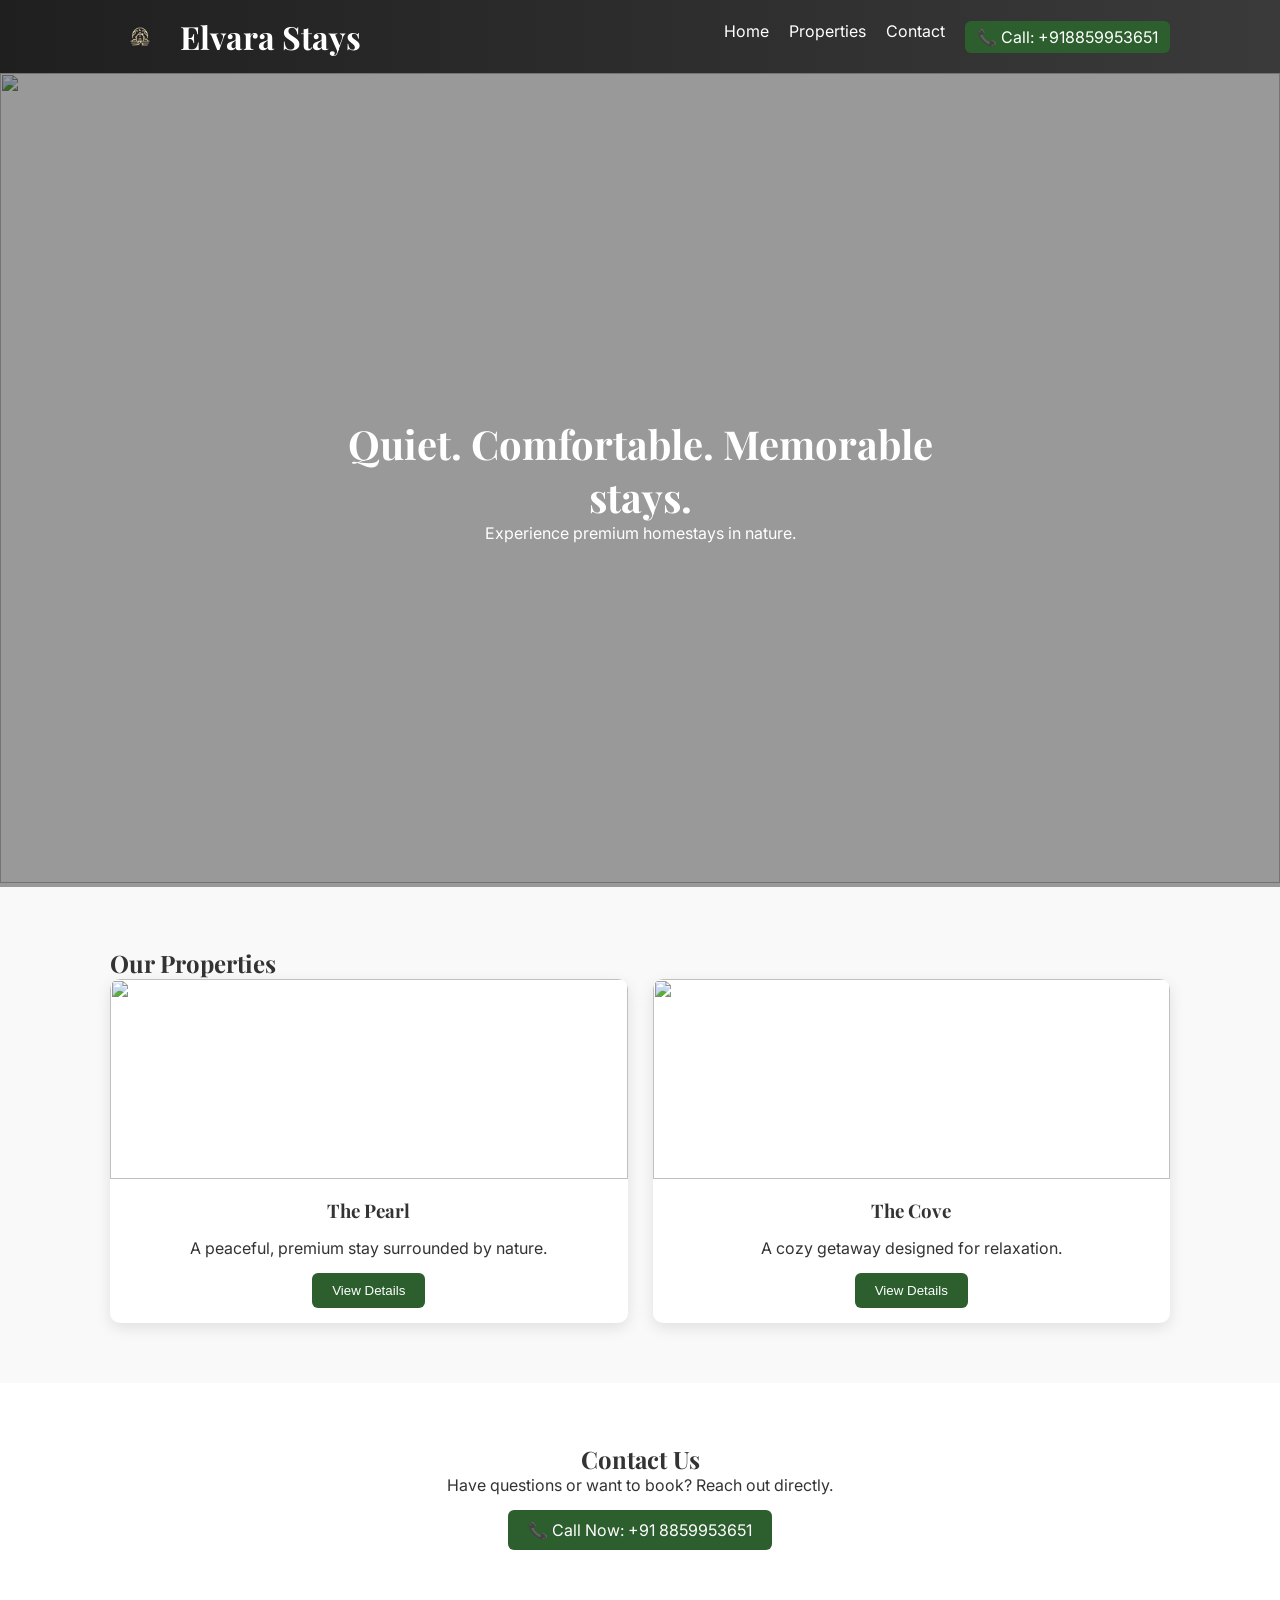
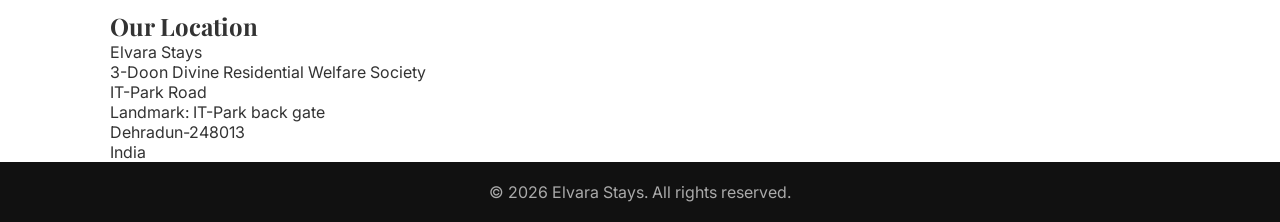
==== index.html @ 56c9fc07 "Update index.html" ====
<!DOCTYPE html>
<html lang="en">
<head>
  <meta charset="UTF-8">
  <meta name="viewport" content="width=device-width, initial-scale=1.0">
  <title>Elvara Stays | Homestay</title>

  <link href="https://fonts.googleapis.com/css2?family=Playfair+Display:wght@500;700&family=Inter:wght@300;400;600&display=swap" rel="stylesheet">
  <link rel="stylesheet" href="style.css">
</head>

<body>

<!-- HEADER -->
<header class="header">
  <div class="container header-container">
    <div class="header-left">
      <img src="logo.png" class="logo" alt="Elvara Stays logo">
      <h1 class="logo-text">Elvara Stays</h1>
    </div>

    <nav class="header-nav">
      <a href="#home">Home</a>
      <a href="#properties">Properties</a>
      <a href="#contact">Contact</a>
      <a href="tel:+918859953651" class="call-btn">📞 Call: +918859953651</a>
    </nav>
  </div>
</header>

<!-- HERO -->
<section id="home" class="hero">
  <img src="https://a0.muscache.com/im/pictures/hosting/Hosting-1535503430412140433/original/01a928a3-e656-45ab-b618-2db945c0ca6a.jpeg?im_w=1200" class="hero-img">

  <div class="hero-text">
    <h2>Quiet. Comfortable. Memorable stays.</h2>
    <p>Experience premium homestays in nature.</p>
  </div>
</section>

<!-- PROPERTIES -->
<section id="properties" class="properties">
  <div class="container">
    <h2>Our Properties</h2>

    <div class="properties-grid">

      <div class="property-card" data-id="pearl">
        <img src="https://a0.muscache.com/im/pictures/hosting/Hosting-1535503430412140433/original/ea883d0b-60bd-433a-9faf-4dbf57f3d005.jpeg?im_w=720">
        <h3>The Pearl</h3>
        <p>A peaceful, premium stay surrounded by nature.</p>
        <button class="book-btn">View Details</button>
      </div>

      <div class="property-card" data-id="cove">
        <img src="https://a0.muscache.com/im/pictures/hosting/Hosting-1403594766964800043/original/43abbade-cfe5-452c-8cc7-24d7ec4819ce.jpeg?im_w=1200">
        <h3>The Cove</h3>
        <p>A cozy getaway designed for relaxation.</p>
        <button class="book-btn">View Details</button>
      </div>

    </div>
  </div>
</section>

<!-- CONTACT -->
<section id="contact" class="contact">
  <div class="container">
    <h2>Contact Us</h2>
    <p>Have questions or want to book? Reach out directly.</p>
    <a href="tel:+918859953651" class="contact-btn">📞 Call Now: +91 8859953651</a>
  </div>
</section>

  <!-- ADDRESS -->
<section id="address" class="address">
  <div class="container">
    <h2>Our Location</h2>
    <p>
      Elvara Stays<br>
      3-Doon Divine Residential Welfare Society<br>
      IT-Park Road<br>
      Landmark: IT-Park back gate<br>
      Dehradun-248013<br>
      India
    </p>
  </div>
</section>

<!-- FOOTER -->
<footer class="footer">
  <p>© 2026 Elvara Stays. All rights reserved.</p>
</footer>

</body>
</html>

</html>
---- style.css ----
/* RESET */
* {
  margin: 0;
  padding: 0;
  box-sizing: border-box;
}

/* ROOT */
:root {
  --primary: #2c5f2d;
  --dark: #1f1f1f;
  --light: #f9f9f9;
  --white: #fff;
}

/* GLOBAL */
body {
  font-family: 'Inter', sans-serif;
  color: #333;
}

h1, h2, h3 {
  font-family: 'Playfair Display', serif;
}

.container {
  max-width: 1100px;
  margin: auto;
  padding: 0 20px;
}

/* HEADER */
.header {
  background: linear-gradient(to right, #1f1f1f, #3a3a3a);
  padding: 15px 0;
}

.header-container {
  display: flex;
  justify-content: space-between;
  align-items: center;
}

.header-left {
  display: flex;
  align-items: center;
  gap: 10px;
}

.logo {
  width: 60px;
}

.logo-text {
  color: var(--white);
}

.header-nav {
  display: flex;
  gap: 20px;
}

.header-nav a {
  color: var(--white);
  text-decoration: none;
}

.call-btn {
  background: var(--primary);
  padding: 6px 12px;
  border-radius: 6px;
}

/* HERO */
.hero {
  position: relative;
}

.hero-img {
  width: 100%;
  height: 90vh;
  object-fit: cover;
}

.hero::before {
  content: "";
  position: absolute;
  inset: 0;
  background: rgba(0,0,0,0.4);
}

.hero-text {
  position: absolute;
  z-index: 2;
  color: white;
  top: 50%;
  left: 50%;
  transform: translate(-50%, -50%);
  text-align: center;
}

.hero-text h2 {
  font-size: 2.5rem;
}

/* PROPERTIES */
.properties {
  padding: 60px 0;
  background: var(--light);
}

.properties-grid {
  display: grid;
  grid-template-columns: repeat(auto-fit, minmax(280px, 1fr));
  gap: 25px;
}

.property-card {
  background: white;
  border-radius: 10px;
  overflow: hidden;
  text-align: center;
  box-shadow: 0 5px 15px rgba(0,0,0,0.1);
}

.property-card img {
  height: 200px;
  width: 100%;
  object-fit: cover;
}

.property-card h3 {
  margin: 15px 0;
}

.property-card p {
  padding: 0 15px;
}

.book-btn {
  margin: 15px;
  padding: 10px 20px;
  border: none;
  background: var(--primary);
  color: white;
  border-radius: 6px;
  cursor: pointer;
}

/* CONTACT */
.contact {
  text-align: center;
  padding: 60px 20px;
}

.contact-btn {
  display: inline-block;
  margin-top: 15px;
  padding: 10px 20px;
  background: var(--primary);
  color: white;
  border-radius: 6px;
  text-decoration: none;
}

/* FOOTER */
.footer {
  background: #111;
  color: #aaa;
  text-align: center;
  padding: 20px;
}

/* MOBILE */
@media (max-width: 768px) {
  .header-container {
    flex-direction: column;
    gap: 10px;
  }

  .header-nav {
    flex-wrap: wrap;
    justify-content: center;
  }

  .hero-text h2 {
    font-size: 1.8rem;
  }
}
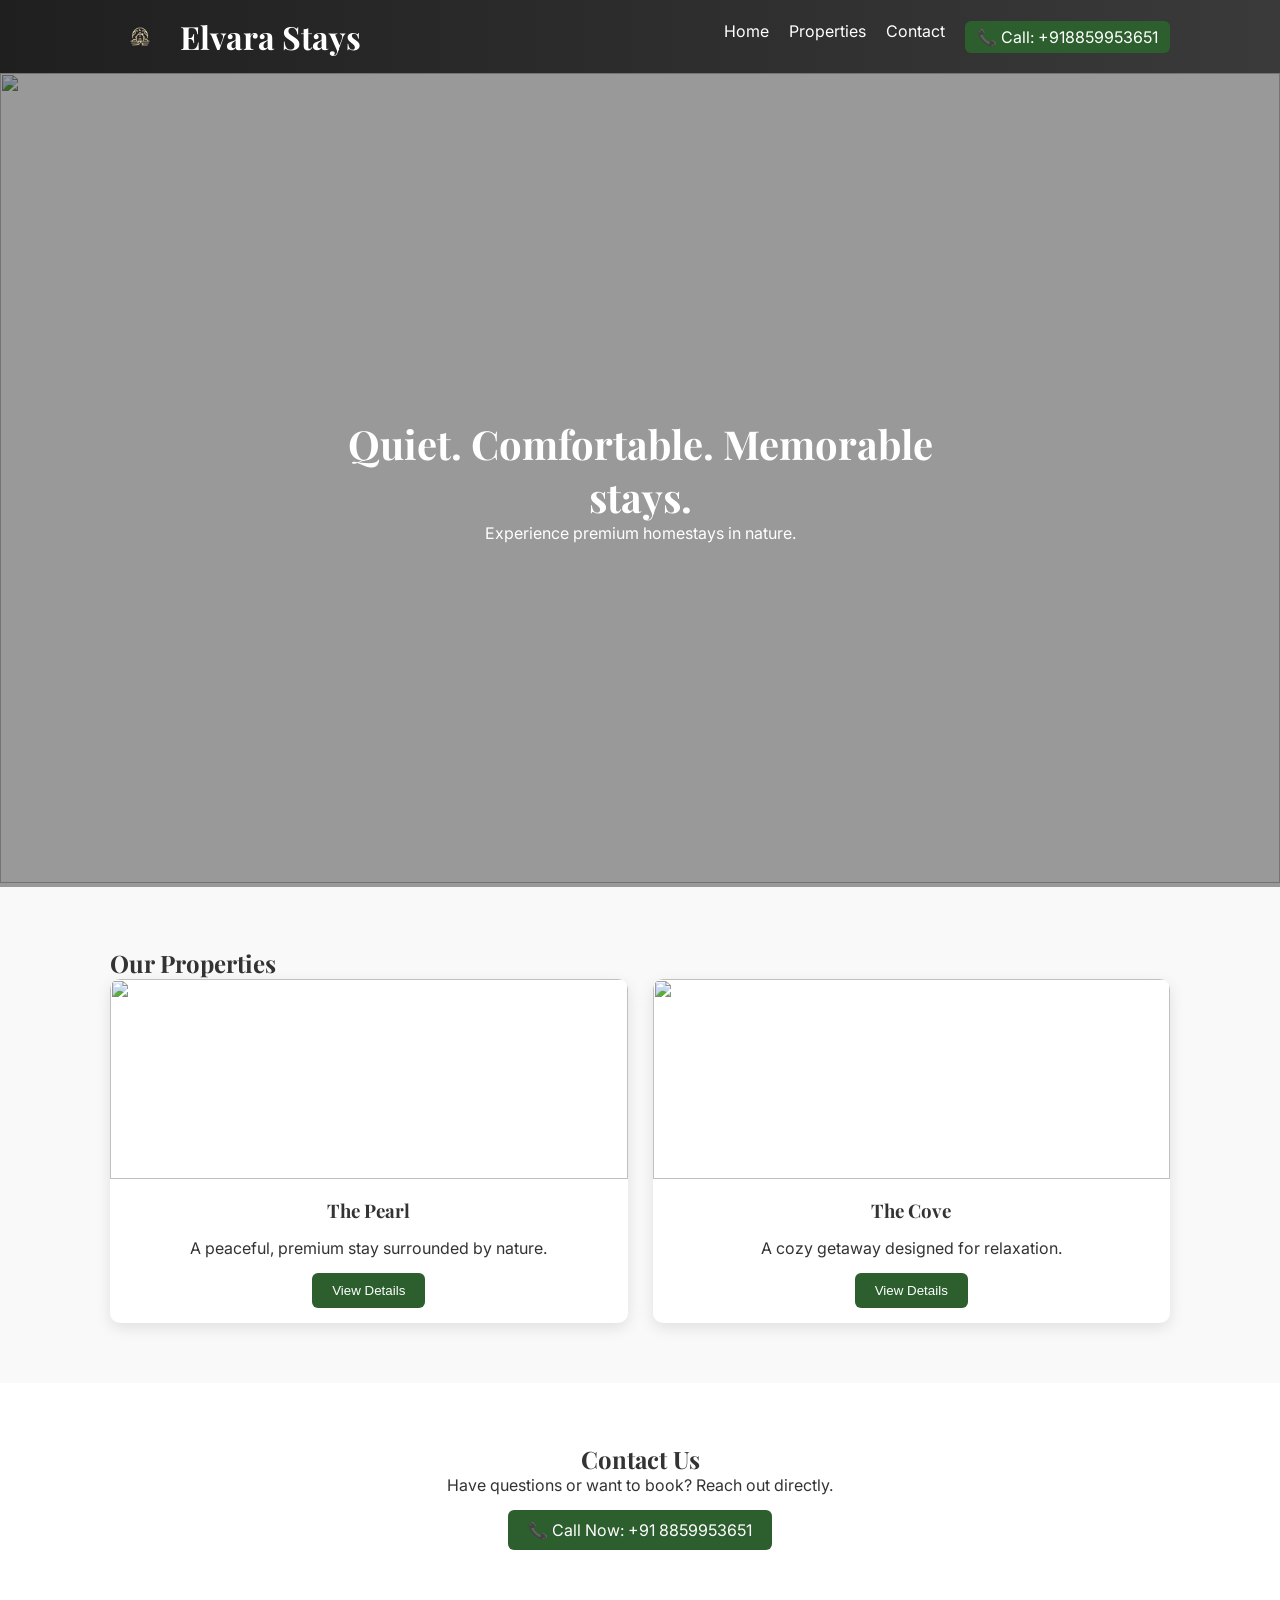
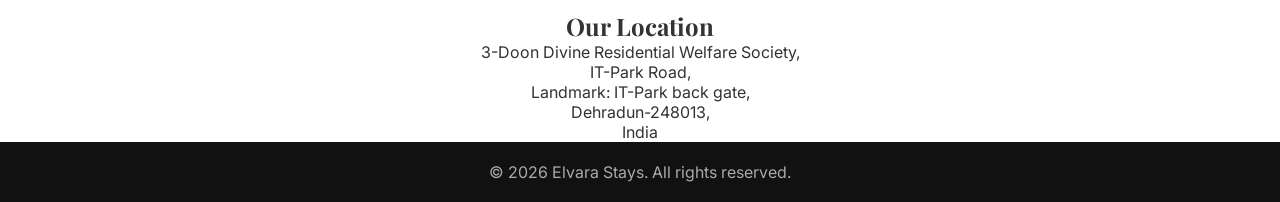
==== commit 6d9ad239: "Update index.html" ====
--- a/index.html
+++ b/index.html
@@ -77,11 +77,10 @@
   <div class="container">
     <h2>Our Location</h2>
     <p>
-      Elvara Stays<br>
-      3-Doon Divine Residential Welfare Society<br>
-      IT-Park Road<br>
-      Landmark: IT-Park back gate<br>
-      Dehradun-248013<br>
+      3-Doon Divine Residential Welfare Society,<br>
+      IT-Park Road,<br>
+      Landmark: IT-Park back gate,<br>
+      Dehradun-248013,<br>
       India
     </p>
   </div>
--- a/style.css
+++ b/style.css
@@ -163,6 +163,10 @@
   text-decoration: none;
 }
 
+.address {
+  text-align: center;
+}
+
 /* FOOTER */
 .footer {
   background: #111;
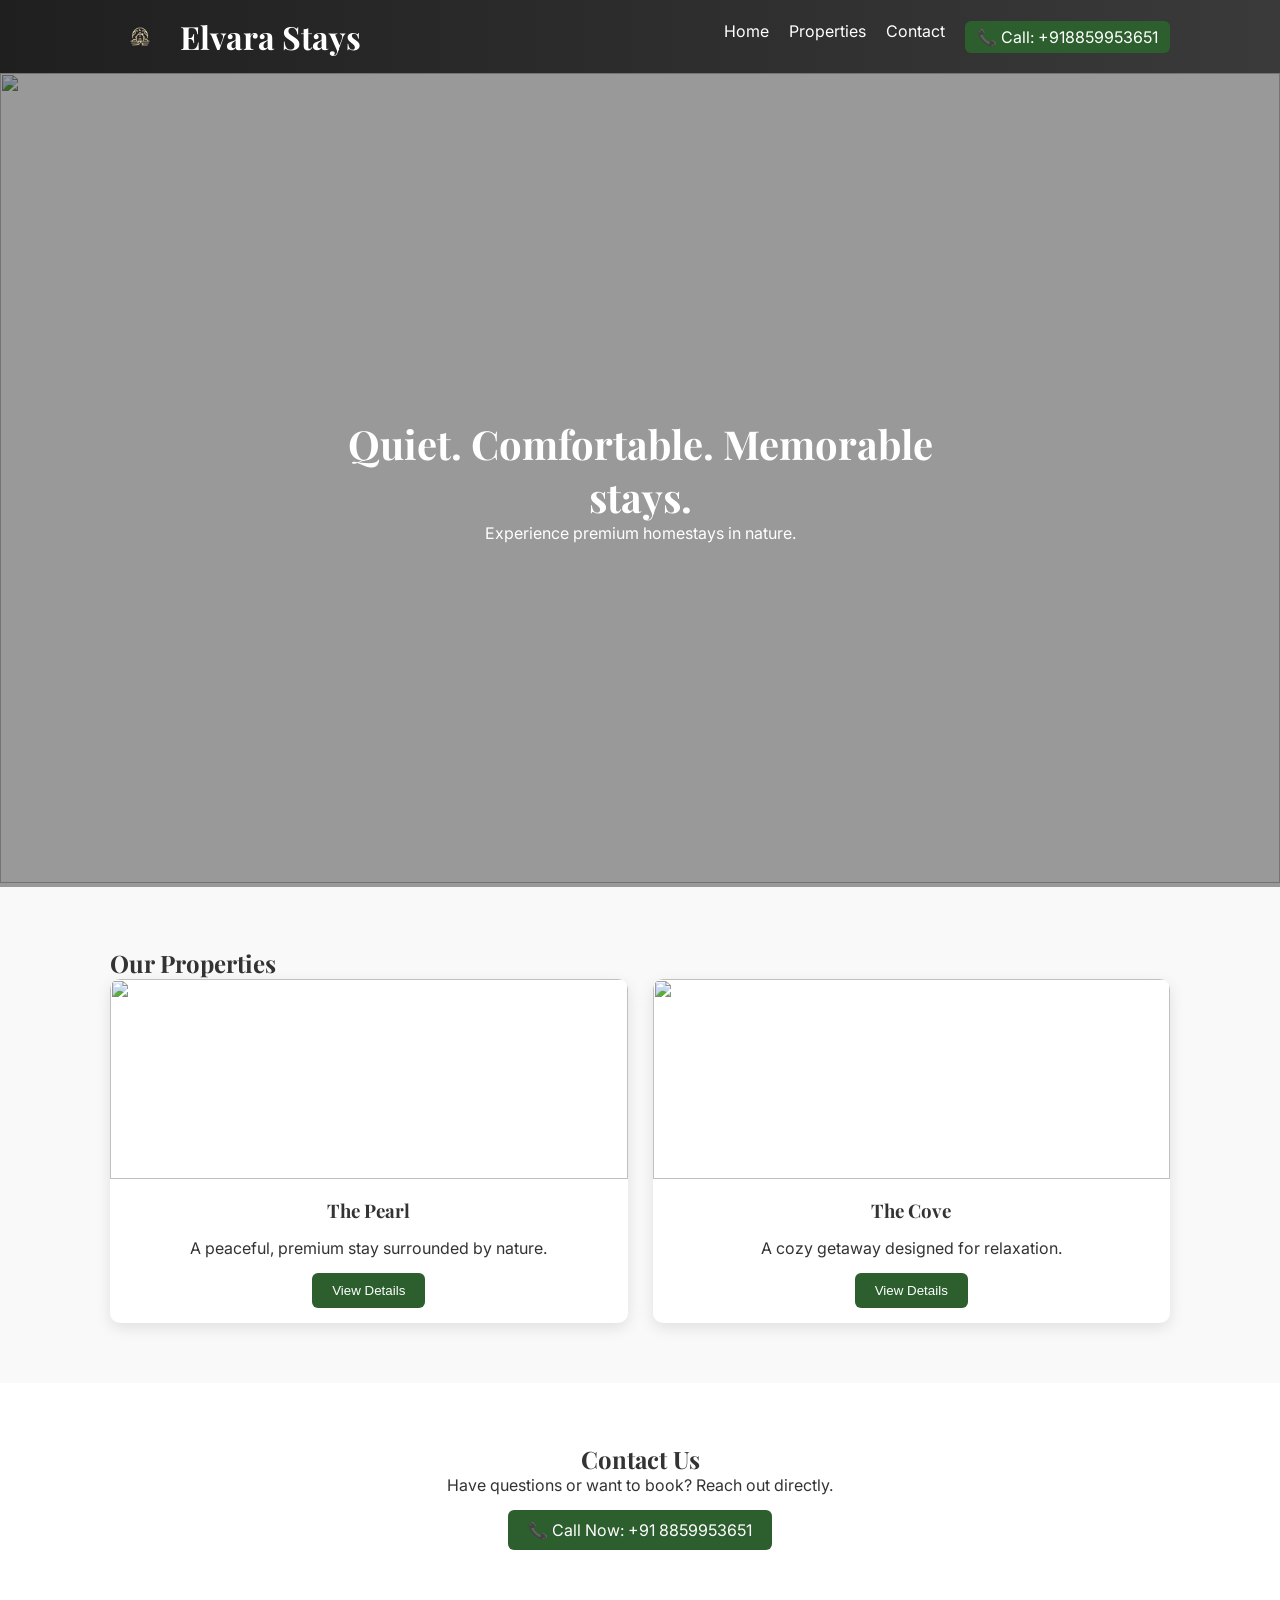
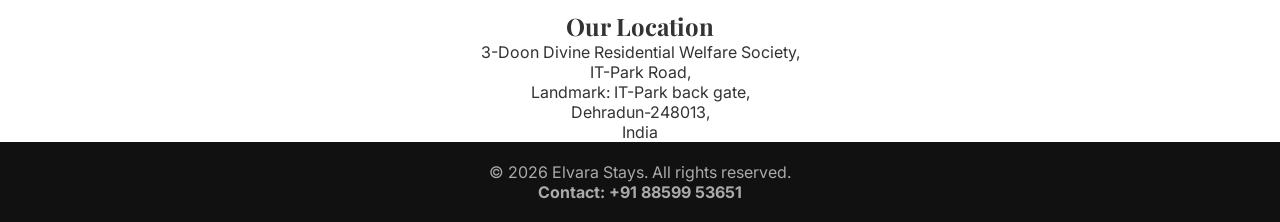
==== commit 95876e04: "Update index.html" ====
--- a/index.html
+++ b/index.html
@@ -7,6 +7,17 @@
 
   <link href="https://fonts.googleapis.com/css2?family=Playfair+Display:wght@500;700&family=Inter:wght@300;400;600&display=swap" rel="stylesheet">
   <link rel="stylesheet" href="style.css">
+
+  <!-- ADDED: Schema Markup for Google Bot Verification -->
+  <script type="application/ld+json">
+  {
+    "@context": "https://schema.org",
+    "@type": "BedAndBreakfast",
+    "name": "Elvara Stays",
+    "telephone": "+91-88599-53651",
+    "url": "https://elvarastays.com"
+  }
+  </script>
 </head>
 
 <body>
@@ -89,9 +100,9 @@
 <!-- FOOTER -->
 <footer class="footer">
   <p>© 2026 Elvara Stays. All rights reserved.</p>
+  <!-- ADDED: Plain text phone number for manual verification -->
+  <p><strong>Contact: +91 88599 53651</strong></p>
 </footer>
 
 </body>
 </html>
-
-</html>
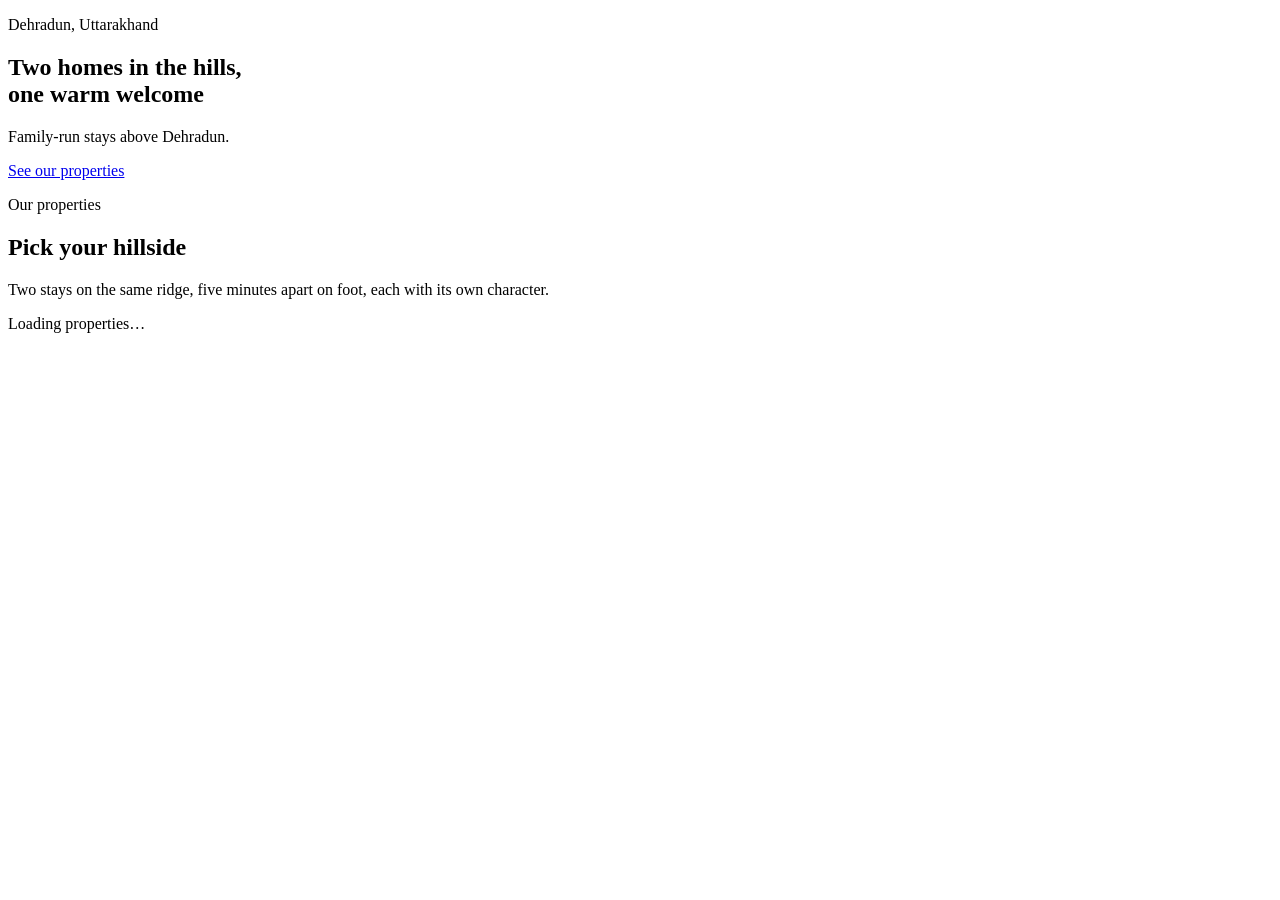
==== commit 97272d3c: "Update index.html" ====
--- a/index.html
+++ b/index.html
@@ -3,106 +3,73 @@
 <head>
   <meta charset="UTF-8">
   <meta name="viewport" content="width=device-width, initial-scale=1.0">
-  <title>Elvara Stays | Homestay</title>
-
-  <link href="https://fonts.googleapis.com/css2?family=Playfair+Display:wght@500;700&family=Inter:wght@300;400;600&display=swap" rel="stylesheet">
-  <link rel="stylesheet" href="style.css">
-
-  <!-- ADDED: Schema Markup for Google Bot Verification -->
-  <script type="application/ld+json">
-  {
-    "@context": "https://schema.org",
-    "@type": "BedAndBreakfast",
-    "name": "Elvara Stays",
-    "telephone": "+91-88599-53651",
-    "url": "https://elvarastays.com"
-  }
-  </script>
+  <title>Birchwood Homestays — Two homes in the hills above Dehradun</title>
+  <link rel="preconnect" href="https://fonts.googleapis.com">
+  <link href="https://fonts.googleapis.com/css2?family=Fraunces:opsz,wght@9..144,400;9..144,600&family=Work+Sans:wght@400;500;600&family=IBM+Plex+Mono:wght@400;500&display=swap" rel="stylesheet">
+  <link rel="stylesheet" href="css/style.css">
 </head>
-
 <body>
 
-<!-- HEADER -->
-<header class="header">
-  <div class="container header-container">
-    <div class="header-left">
-      <img src="logo.png" class="logo" alt="Elvara Stays logo">
-      <h1 class="logo-text">Elvara Stays</h1>
-    </div>
+  <header class="site-header" id="site-header"></header>
 
-    <nav class="header-nav">
-      <a href="#home">Home</a>
-      <a href="#properties">Properties</a>
-      <a href="#contact">Contact</a>
-      <a href="tel:+918859953651" class="call-btn">📞 Call: +918859953651</a>
-    </nav>
-  </div>
-</header>
+  <main>
+    <section class="hero">
+      <div class="hero-contours" id="hero-contours"></div>
+      <div class="wrap">
+        <p class="hero-eyebrow">Dehradun, Uttarakhand</p>
+        <h1 id="hero-title">Two homes in the hills,<br>one warm welcome</h1>
+        <p class="lede" id="hero-note">Family-run stays above Dehradun.</p>
+        <a href="#properties" class="btn btn-primary">See our properties</a>
+      </div>
+    </section>
 
-<!-- HERO -->
-<section id="home" class="hero">
-  <img src="https://a0.muscache.com/im/pictures/hosting/Hosting-1535503430412140433/original/01a928a3-e656-45ab-b618-2db945c0ca6a.jpeg?im_w=1200" class="hero-img">
+    <section id="properties">
+      <div class="wrap">
+        <p class="section-eyebrow">Our properties</p>
+        <h2>Pick your hillside</h2>
+        <p>Two stays on the same ridge, five minutes apart on foot, each with its own character.</p>
 
-  <div class="hero-text">
-    <h2>Quiet. Comfortable. Memorable stays.</h2>
-    <p>Experience premium homestays in nature.</p>
-  </div>
-</section>
+        <div class="property-grid" id="property-grid">
+          <p class="loading-note">Loading properties…</p>
+        </div>
+      </div>
+    </section>
+  </main>
 
-<!-- PROPERTIES -->
-<section id="properties" class="properties">
-  <div class="container">
-    <h2>Our Properties</h2>
+  <footer class="site-footer" id="site-footer"></footer>
 
-    <div class="properties-grid">
+  <script src="js/shared.js"></script>
+  <script>
+    (async function init() {
+      const site = await renderChrome("home");
+      if (site) {
+        document.getElementById("hero-note").textContent = site.heroNote || "";
+      }
 
-      <div class="property-card" data-id="pearl">
-        <img src="https://a0.muscache.com/im/pictures/hosting/Hosting-1535503430412140433/original/ea883d0b-60bd-433a-9faf-4dbf57f3d005.jpeg?im_w=720">
-        <h3>The Pearl</h3>
-        <p>A peaceful, premium stay surrounded by nature.</p>
-        <button class="book-btn">View Details</button>
-      </div>
+      document.getElementById("hero-contours").innerHTML = contourSVG({ lines: 6, opacity: 0.5 });
 
-      <div class="property-card" data-id="cove">
-        <img src="https://a0.muscache.com/im/pictures/hosting/Hosting-1403594766964800043/original/43abbade-cfe5-452c-8cc7-24d7ec4819ce.jpeg?im_w=1200">
-        <h3>The Cove</h3>
-        <p>A cozy getaway designed for relaxation.</p>
-        <button class="book-btn">View Details</button>
-      </div>
+      const properties = await loadJSON(DATA_PATH.properties);
+      const grid = document.getElementById("property-grid");
 
-    </div>
-  </div>
-</section>
+      if (!properties || properties.length === 0) {
+        grid.innerHTML = `<p class="empty-note">No properties yet. Add one in data/properties.json.</p>`;
+        return;
+      }
 
-<!-- CONTACT -->
-<section id="contact" class="contact">
-  <div class="container">
-    <h2>Contact Us</h2>
-    <p>Have questions or want to book? Reach out directly.</p>
-    <a href="tel:+918859953651" class="contact-btn">📞 Call Now: +91 8859953651</a>
-  </div>
-</section>
-
-  <!-- ADDRESS -->
-<section id="address" class="address">
-  <div class="container">
-    <h2>Our Location</h2>
-    <p>
-      3-Doon Divine Residential Welfare Society,<br>
-      IT-Park Road,<br>
-      Landmark: IT-Park back gate,<br>
-      Dehradun-248013,<br>
-      India
-    </p>
-  </div>
-</section>
-
-<!-- FOOTER -->
-<footer class="footer">
-  <p>© 2026 Elvara Stays. All rights reserved.</p>
-  <!-- ADDED: Plain text phone number for manual verification -->
-  <p><strong>Contact: +91 88599 53651</strong></p>
-</footer>
-
+      grid.innerHTML = properties.map(p => `
+        <article class="property-card">
+          <a href="property.html?id=${encodeURIComponent(p.id)}" class="property-card-image">
+            <img src="${escapeHTML(p.heroImage)}" alt="${escapeHTML(p.name)}" loading="lazy">
+          </a>
+          <div class="property-card-body">
+            <p class="property-card-tagline">${escapeHTML(p.tagline || "")}</p>
+            <h3>${escapeHTML(p.name)}</h3>
+            <p>${escapeHTML(p.shortDescription || "")}</p>
+            <a href="property.html?id=${encodeURIComponent(p.id)}" class="btn btn-outline">View property</a>
+          </div>
+        </article>
+      `).join("");
+    })();
+  </script>
 </body>
 </html>
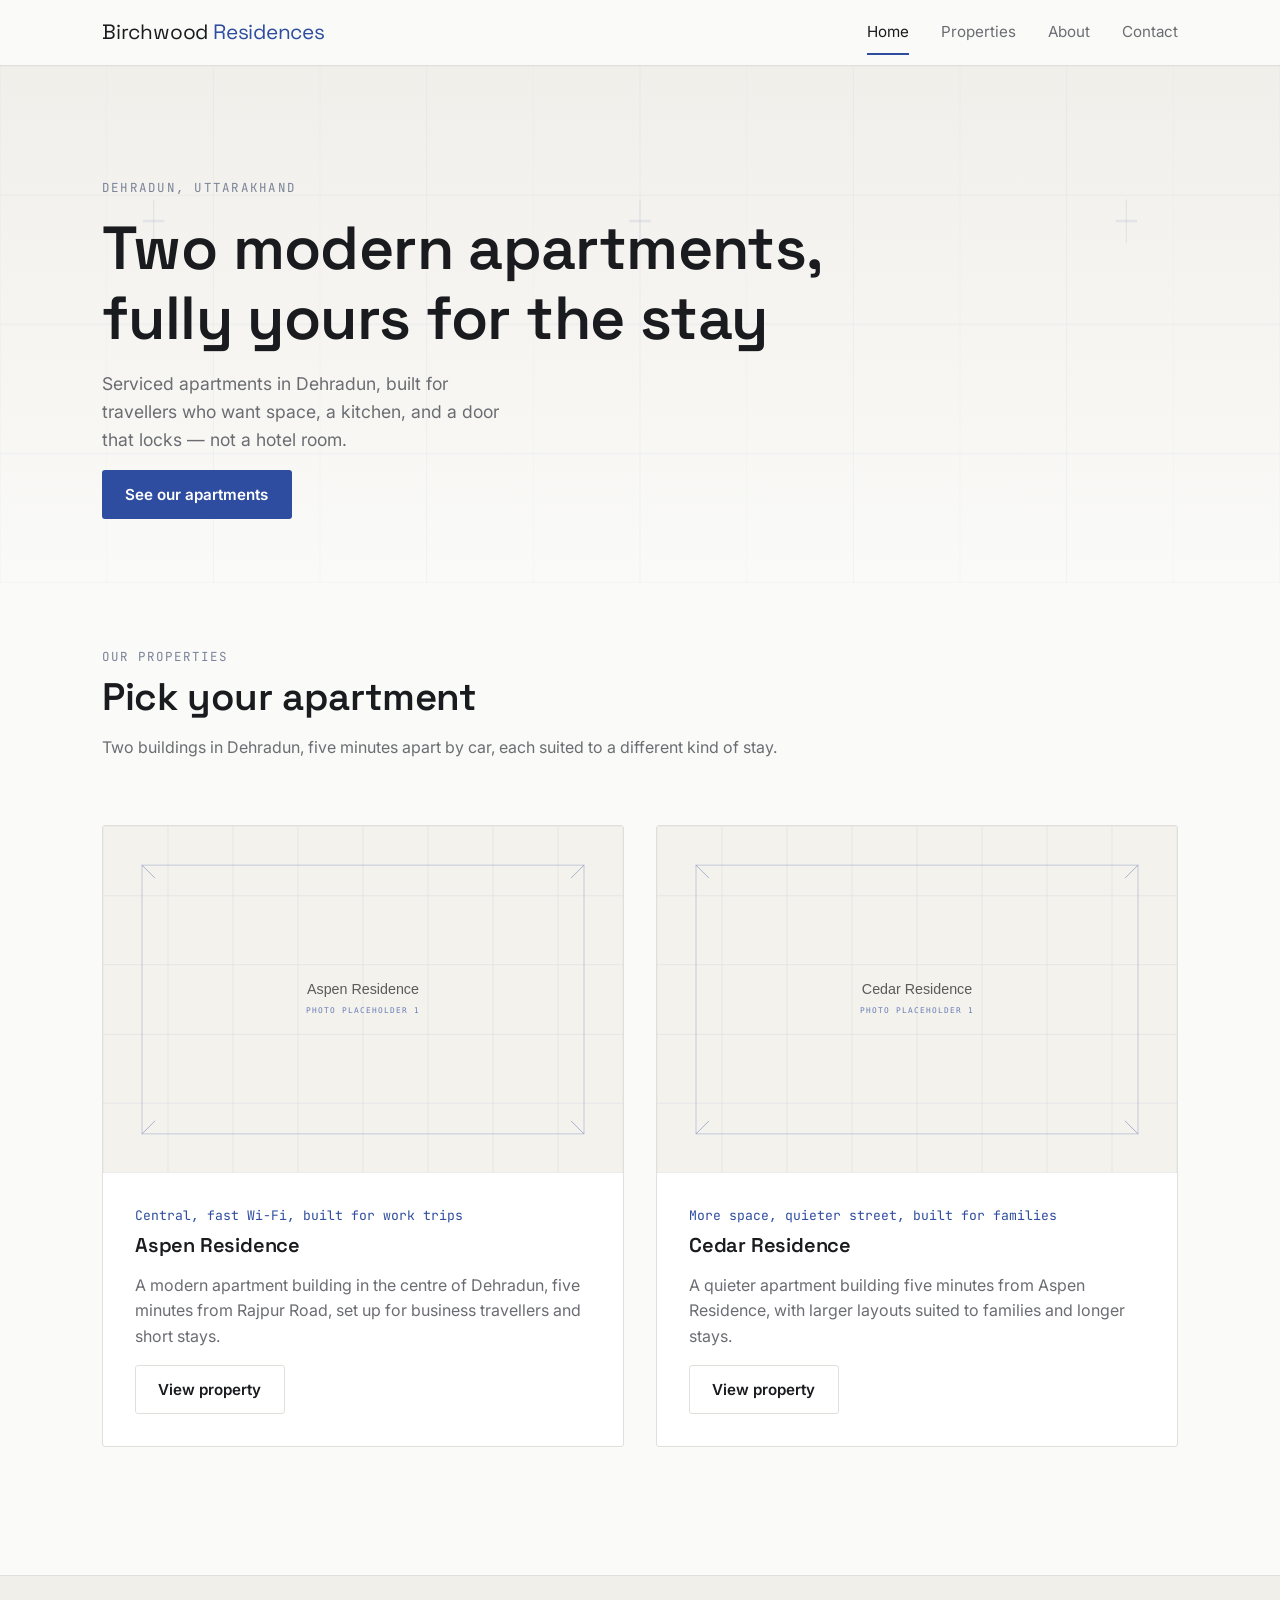
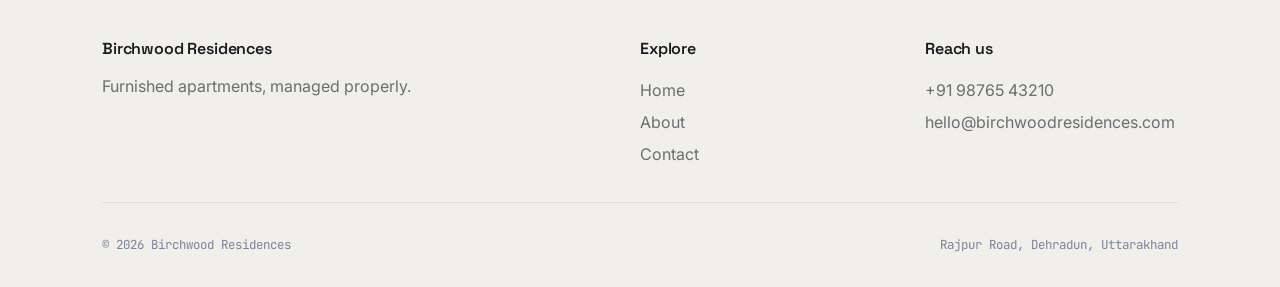
==== commit 3f374d07: "Add files via upload" ====
--- a/index.html
+++ b/index.html
@@ -3,9 +3,9 @@
 <head>
   <meta charset="UTF-8">
   <meta name="viewport" content="width=device-width, initial-scale=1.0">
-  <title>Birchwood Homestays — Two homes in the hills above Dehradun</title>
+  <title>Birchwood Residences — Modern apartments in Dehradun</title>
   <link rel="preconnect" href="https://fonts.googleapis.com">
-  <link href="https://fonts.googleapis.com/css2?family=Fraunces:opsz,wght@9..144,400;9..144,600&family=Work+Sans:wght@400;500;600&family=IBM+Plex+Mono:wght@400;500&display=swap" rel="stylesheet">
+  <link href="https://fonts.googleapis.com/css2?family=Space+Grotesk:wght@500;600;700&family=Inter:wght@400;500;600&family=JetBrains+Mono:wght@400;500&display=swap" rel="stylesheet">
   <link rel="stylesheet" href="css/style.css">
 </head>
 <body>
@@ -17,17 +17,17 @@
       <div class="hero-contours" id="hero-contours"></div>
       <div class="wrap">
         <p class="hero-eyebrow">Dehradun, Uttarakhand</p>
-        <h1 id="hero-title">Two homes in the hills,<br>one warm welcome</h1>
-        <p class="lede" id="hero-note">Family-run stays above Dehradun.</p>
-        <a href="#properties" class="btn btn-primary">See our properties</a>
+        <h1 id="hero-title">Two modern apartments,<br>fully yours for the stay</h1>
+        <p class="lede" id="hero-note">Serviced apartments in Dehradun.</p>
+        <a href="#properties" class="btn btn-primary">See our apartments</a>
       </div>
     </section>
 
     <section id="properties">
       <div class="wrap">
         <p class="section-eyebrow">Our properties</p>
-        <h2>Pick your hillside</h2>
-        <p>Two stays on the same ridge, five minutes apart on foot, each with its own character.</p>
+        <h2>Pick your apartment</h2>
+        <p>Two buildings in Dehradun, five minutes apart by car, each suited to a different kind of stay.</p>
 
         <div class="property-grid" id="property-grid">
           <p class="loading-note">Loading properties…</p>
--- a/css/style.css
+++ b/css/style.css
@@ -0,0 +1,523 @@
+/* ===================================================================
+   BIRCHWOOD RESIDENCES — design tokens
+   Theme: modern apartments, architectural/blueprint motif.
+   Edit the variables below to retheme the whole site from one
+   place — nothing else needs to change.
+   =================================================================== */
+
+:root {
+  /* Color */
+  --color-bg: #FAFAF8;
+  --color-bg-soft: #F1EFEA;
+  --color-bg-card: #FFFFFF;
+  --color-accent: #2F4DA0;
+  --color-on-accent: #FFFFFF;
+  --color-accent-soft: #2F4DA01F;
+  --color-text: #1A1B1E;
+  --color-text-dim: #6B6D72;
+  --color-steel: #7B8499;
+  --color-line: #E1DFDA;
+
+  /* Type */
+  --font-display: "Space Grotesk", "Segoe UI", sans-serif;
+  --font-body: "Inter", "Segoe UI", sans-serif;
+  --font-mono: "JetBrains Mono", monospace;
+
+  /* Layout */
+  --max-width: 1140px;
+  --radius: 3px;
+  --space-xs: 0.5rem;
+  --space-sm: 1rem;
+  --space-md: 2rem;
+  --space-lg: 4rem;
+  --space-xl: 7rem;
+}
+
+* { box-sizing: border-box; }
+
+html { scroll-behavior: smooth; }
+
+body {
+  margin: 0;
+  background: var(--color-bg);
+  color: var(--color-text);
+  font-family: var(--font-body);
+  line-height: 1.6;
+  font-size: 16px;
+}
+
+img { max-width: 100%; display: block; }
+
+a { color: inherit; text-decoration: none; }
+
+h1, h2, h3 {
+  font-family: var(--font-display);
+  font-weight: 600;
+  line-height: 1.15;
+  margin: 0 0 var(--space-sm) 0;
+  letter-spacing: -0.01em;
+}
+
+h1 { font-size: clamp(2.4rem, 5vw, 3.8rem); }
+h2 { font-size: clamp(1.7rem, 3vw, 2.4rem); }
+h3 { font-size: 1.25rem; }
+
+p { margin: 0 0 var(--space-sm) 0; color: var(--color-text-dim); }
+
+.wrap {
+  max-width: var(--max-width);
+  margin: 0 auto;
+  padding: 0 var(--space-md);
+}
+
+/* Visible keyboard focus, everywhere */
+a:focus-visible, button:focus-visible, input:focus-visible, textarea:focus-visible {
+  outline: 2px solid var(--color-accent);
+  outline-offset: 3px;
+}
+
+@media (prefers-reduced-motion: reduce) {
+  * { animation-duration: 0.01ms !important; transition-duration: 0.01ms !important; }
+}
+
+/* ---------- Header ---------- */
+
+.site-header {
+  position: sticky;
+  top: 0;
+  z-index: 50;
+  background: rgba(250, 250, 248, 0.92);
+  backdrop-filter: blur(6px);
+  border-bottom: 1px solid var(--color-line);
+}
+
+.site-header .wrap {
+  display: flex;
+  align-items: center;
+  justify-content: space-between;
+  padding-top: var(--space-sm);
+  padding-bottom: var(--space-sm);
+}
+
+.brand {
+  font-family: var(--font-display);
+  font-size: 1.3rem;
+  letter-spacing: -0.01em;
+}
+
+.brand span { color: var(--color-accent); }
+
+.main-nav {
+  display: flex;
+  gap: var(--space-md);
+  font-size: 0.95rem;
+}
+
+.main-nav a {
+  position: relative;
+  padding: 0.25rem 0;
+  color: var(--color-text-dim);
+  transition: color 0.2s ease;
+}
+
+.main-nav a:hover, .main-nav a.active { color: var(--color-text); }
+
+.main-nav a.active::after {
+  content: "";
+  position: absolute;
+  left: 0; right: 0; bottom: -6px;
+  height: 2px;
+  background: var(--color-accent);
+}
+
+.nav-toggle {
+  display: none;
+  background: none;
+  border: 1px solid var(--color-line);
+  color: var(--color-text);
+  padding: 0.4rem 0.6rem;
+  border-radius: var(--radius);
+}
+
+@media (max-width: 720px) {
+  .main-nav {
+    position: absolute;
+    top: 100%; left: 0; right: 0;
+    background: var(--color-bg);
+    flex-direction: column;
+    padding: var(--space-sm) var(--space-md);
+    border-bottom: 1px solid var(--color-line);
+    display: none;
+  }
+  .main-nav.open { display: flex; }
+  .nav-toggle { display: inline-block; }
+}
+
+/* ---------- Blueprint divider / texture (signature motif) ---------- */
+
+.contour-divider {
+  width: 100%;
+  height: 48px;
+  display: block;
+  opacity: 0.5;
+}
+
+/* ---------- Hero ---------- */
+
+.hero {
+  position: relative;
+  padding: var(--space-xl) 0 var(--space-lg);
+  overflow: hidden;
+  background: linear-gradient(180deg, var(--color-bg-soft), var(--color-bg));
+}
+
+.hero-contours {
+  position: absolute;
+  inset: 0;
+  z-index: 0;
+  opacity: 0.6;
+}
+
+.hero .wrap { position: relative; z-index: 1; }
+
+.hero-eyebrow {
+  font-family: var(--font-mono);
+  font-size: 0.78rem;
+  letter-spacing: 0.18em;
+  text-transform: uppercase;
+  color: var(--color-steel);
+  margin-bottom: var(--space-sm);
+}
+
+.hero p.lede {
+  max-width: 38ch;
+  font-size: 1.1rem;
+}
+
+/* ---------- Buttons ---------- */
+
+.btn {
+  display: inline-flex;
+  align-items: center;
+  gap: 0.5rem;
+  padding: 0.7rem 1.4rem;
+  border-radius: var(--radius);
+  font-family: var(--font-body);
+  font-weight: 600;
+  font-size: 0.95rem;
+  border: 1px solid transparent;
+  cursor: pointer;
+  transition: transform 0.15s ease, background 0.2s ease;
+}
+
+.btn-primary {
+  background: var(--color-accent);
+  color: var(--color-on-accent);
+}
+
+.btn-primary:hover { transform: translateY(-1px); }
+
+.btn-outline {
+  background: transparent;
+  border-color: var(--color-line);
+  color: var(--color-text);
+}
+
+.btn-outline:hover { border-color: var(--color-accent); color: var(--color-accent); }
+
+/* ---------- Property cards (home page) ---------- */
+
+.property-grid {
+  display: grid;
+  grid-template-columns: repeat(2, 1fr);
+  gap: var(--space-md);
+  margin: var(--space-lg) 0;
+}
+
+@media (max-width: 720px) {
+  .property-grid { grid-template-columns: 1fr; }
+}
+
+.property-card {
+  background: var(--color-bg-card);
+  border: 1px solid var(--color-line);
+  border-radius: var(--radius);
+  overflow: hidden;
+  display: flex;
+  flex-direction: column;
+  transition: transform 0.2s ease, border-color 0.2s ease, box-shadow 0.2s ease;
+}
+
+.property-card:hover {
+  border-color: var(--color-accent);
+  transform: translateY(-4px);
+  box-shadow: 0 12px 24px -12px rgba(20, 24, 40, 0.18);
+}
+
+.property-card-image { aspect-ratio: 3/2; overflow: hidden; }
+.property-card-image img { width: 100%; height: 100%; object-fit: cover; }
+
+.property-card-body { padding: var(--space-md); flex: 1; display: flex; flex-direction: column; }
+
+.property-card-tagline {
+  font-family: var(--font-mono);
+  font-size: 0.82rem;
+  color: var(--color-accent);
+  margin-bottom: 0.5rem;
+}
+
+.property-card-body .btn { margin-top: auto; align-self: flex-start; }
+
+/* ---------- Section spacing ---------- */
+
+section { padding: var(--space-lg) 0; }
+section.tight { padding: var(--space-md) 0; }
+
+.section-eyebrow {
+  font-family: var(--font-mono);
+  font-size: 0.78rem;
+  letter-spacing: 0.16em;
+  text-transform: uppercase;
+  color: var(--color-steel);
+  margin-bottom: 0.5rem;
+}
+
+/* ---------- Gallery ---------- */
+
+.gallery {
+  display: grid;
+  grid-template-columns: 1.4fr 1fr;
+  grid-template-rows: repeat(2, 1fr);
+  gap: var(--space-xs);
+  border-radius: var(--radius);
+  overflow: hidden;
+}
+
+.gallery img { width: 100%; height: 100%; object-fit: cover; }
+.gallery a:first-child { grid-row: span 2; }
+
+@media (max-width: 720px) {
+  .gallery { grid-template-columns: 1fr 1fr; grid-template-rows: repeat(3, auto); }
+  .gallery a:first-child { grid-row: span 1; grid-column: span 2; }
+}
+
+/* ---------- Amenities list ---------- */
+
+.amenities-list {
+  list-style: none;
+  padding: 0;
+  margin: 0;
+  display: grid;
+  grid-template-columns: repeat(2, 1fr);
+  gap: 0.6rem 1.5rem;
+}
+
+@media (max-width: 600px) { .amenities-list { grid-template-columns: 1fr; } }
+
+.amenities-list li {
+  display: flex;
+  align-items: baseline;
+  gap: 0.6rem;
+  color: var(--color-text);
+  padding-bottom: 0.6rem;
+  border-bottom: 1px dashed var(--color-line);
+}
+
+.amenities-list li::before {
+  content: "+";
+  color: var(--color-accent);
+  font-family: var(--font-mono);
+}
+
+/* ---------- Pricing cards ---------- */
+
+.room-grid {
+  display: grid;
+  grid-template-columns: repeat(auto-fit, minmax(220px, 1fr));
+  gap: var(--space-sm);
+}
+
+.room-card {
+  background: var(--color-bg-card);
+  border: 1px solid var(--color-line);
+  border-radius: var(--radius);
+  padding: var(--space-md);
+}
+
+.room-card .price {
+  font-family: var(--font-mono);
+  font-size: 1.3rem;
+  color: var(--color-accent);
+  margin: 0.4rem 0;
+}
+
+.room-card .occupancy {
+  font-family: var(--font-mono);
+  font-size: 0.78rem;
+  color: var(--color-steel);
+  text-transform: uppercase;
+  letter-spacing: 0.06em;
+}
+
+/* ---------- Location ---------- */
+
+.location-block {
+  display: grid;
+  grid-template-columns: 1fr 1fr;
+  gap: var(--space-md);
+  align-items: start;
+}
+
+@media (max-width: 720px) { .location-block { grid-template-columns: 1fr; } }
+
+.map-frame {
+  border: 1px solid var(--color-line);
+  border-radius: var(--radius);
+  overflow: hidden;
+  aspect-ratio: 4/3;
+}
+
+.map-frame iframe { width: 100%; height: 100%; border: 0; }
+
+/* ---------- Reviews ---------- */
+
+.review-grid {
+  display: grid;
+  grid-template-columns: repeat(auto-fit, minmax(260px, 1fr));
+  gap: var(--space-md);
+}
+
+.review-card {
+  position: relative;
+  background: var(--color-bg-card);
+  border: 1px solid var(--color-line);
+  border-radius: var(--radius);
+  padding: var(--space-md);
+}
+
+.review-stamp {
+  position: absolute;
+  top: var(--space-sm);
+  right: var(--space-sm);
+  width: 40px; height: 40px;
+  border: 1.5px solid var(--color-accent-soft);
+  border-radius: 50%;
+  display: flex;
+  align-items: center;
+  justify-content: center;
+  font-family: var(--font-mono);
+  font-size: 0.7rem;
+  color: var(--color-accent);
+}
+
+.review-text { font-style: normal; color: var(--color-text); margin-bottom: var(--space-sm); }
+
+.review-guest { font-family: var(--font-mono); font-size: 0.85rem; color: var(--color-steel); }
+
+/* ---------- About page ---------- */
+
+.about-body p { font-size: 1.05rem; max-width: 62ch; }
+
+/* ---------- Contact ---------- */
+
+.contact-grid {
+  display: grid;
+  grid-template-columns: 1fr 1fr;
+  gap: var(--space-lg);
+}
+
+@media (max-width: 720px) { .contact-grid { grid-template-columns: 1fr; } }
+
+.contact-info dt {
+  font-family: var(--font-mono);
+  font-size: 0.78rem;
+  color: var(--color-steel);
+  text-transform: uppercase;
+  letter-spacing: 0.06em;
+  margin-top: var(--space-sm);
+}
+
+.contact-info dd { margin: 0.2rem 0 0 0; font-size: 1.05rem; }
+
+form.contact-form { display: flex; flex-direction: column; gap: var(--space-sm); }
+
+.contact-form label {
+  font-family: var(--font-mono);
+  font-size: 0.78rem;
+  text-transform: uppercase;
+  letter-spacing: 0.06em;
+  color: var(--color-steel);
+  margin-bottom: 0.3rem;
+  display: block;
+}
+
+.contact-form input, .contact-form textarea, .contact-form select {
+  width: 100%;
+  background: var(--color-bg-card);
+  border: 1px solid var(--color-line);
+  border-radius: var(--radius);
+  color: var(--color-text);
+  padding: 0.65rem 0.8rem;
+  font-family: var(--font-body);
+  font-size: 1rem;
+}
+
+.contact-form input:focus, .contact-form textarea:focus, .contact-form select:focus {
+  border-color: var(--color-accent);
+}
+
+.form-status {
+  font-family: var(--font-mono);
+  font-size: 0.85rem;
+  color: var(--color-steel);
+  min-height: 1.2em;
+}
+
+/* ---------- Footer ---------- */
+
+.site-footer {
+  border-top: 1px solid var(--color-line);
+  padding: var(--space-lg) 0 var(--space-md);
+  color: var(--color-text-dim);
+  background: var(--color-bg-soft);
+}
+
+.footer-grid {
+  display: grid;
+  grid-template-columns: 2fr 1fr 1fr;
+  gap: var(--space-md);
+}
+
+@media (max-width: 720px) { .footer-grid { grid-template-columns: 1fr; gap: var(--space-md); } }
+
+.footer-grid h3 { font-size: 1rem; color: var(--color-text); }
+
+.footer-grid a { display: block; padding: 0.2rem 0; color: var(--color-text-dim); }
+.footer-grid a:hover { color: var(--color-accent); }
+
+.footer-bottom {
+  margin-top: var(--space-md);
+  padding-top: var(--space-md);
+  border-top: 1px solid var(--color-line);
+  font-family: var(--font-mono);
+  font-size: 0.78rem;
+  color: var(--color-steel);
+  display: flex;
+  justify-content: space-between;
+  flex-wrap: wrap;
+  gap: 0.5rem;
+}
+
+/* ---------- Loading / empty states ---------- */
+
+.loading-note, .empty-note {
+  font-family: var(--font-mono);
+  font-size: 0.85rem;
+  color: var(--color-steel);
+  padding: var(--space-md) 0;
+}
+
+/* ---------- Utility ---------- */
+
+.center { text-align: center; }
+.mt-lg { margin-top: var(--space-lg); }
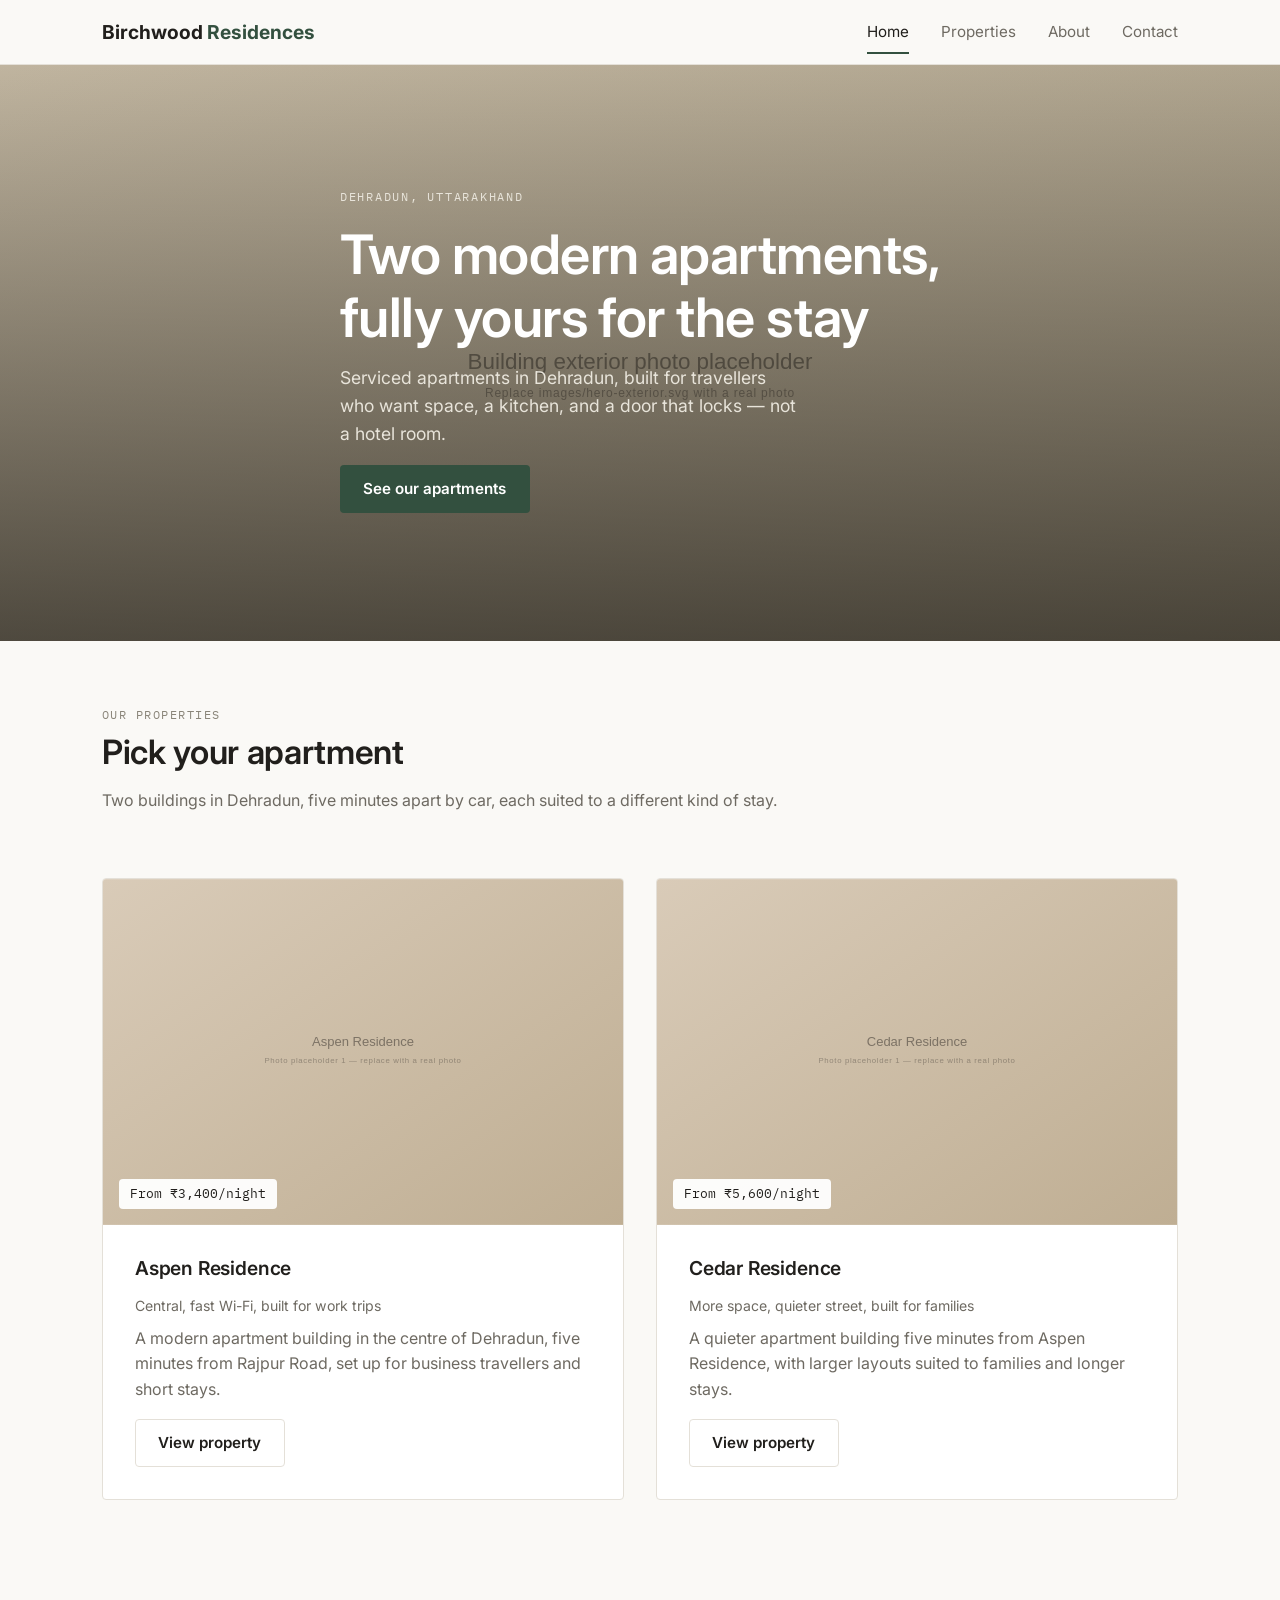
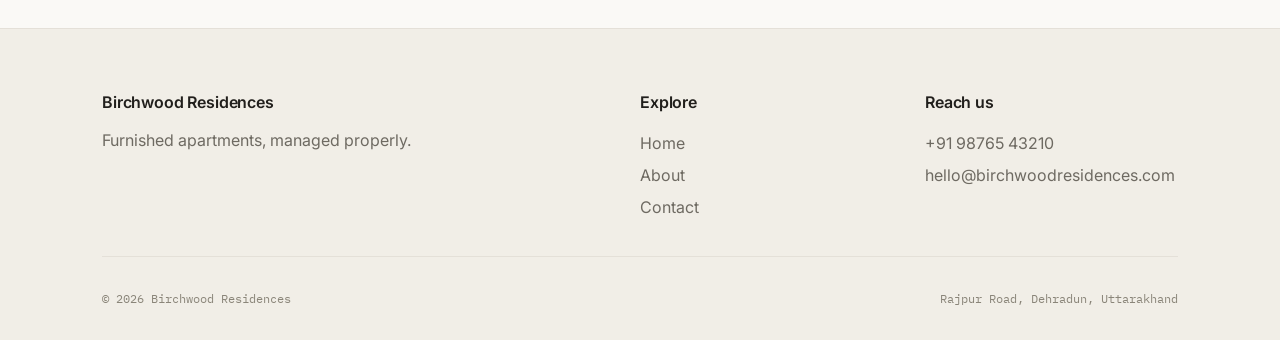
==== commit 53af50c5: "Add files via upload" ====
--- a/index.html
+++ b/index.html
@@ -5,7 +5,7 @@
   <meta name="viewport" content="width=device-width, initial-scale=1.0">
   <title>Birchwood Residences — Modern apartments in Dehradun</title>
   <link rel="preconnect" href="https://fonts.googleapis.com">
-  <link href="https://fonts.googleapis.com/css2?family=Space+Grotesk:wght@500;600;700&family=Inter:wght@400;500;600&family=JetBrains+Mono:wght@400;500&display=swap" rel="stylesheet">
+  <link href="https://fonts.googleapis.com/css2?family=Inter:wght@400;500;600;700&family=IBM+Plex+Mono:wght@400;500&display=swap" rel="stylesheet">
   <link rel="stylesheet" href="css/style.css">
 </head>
 <body>
@@ -13,8 +13,7 @@
   <header class="site-header" id="site-header"></header>
 
   <main>
-    <section class="hero">
-      <div class="hero-contours" id="hero-contours"></div>
+    <section class="hero" id="hero">
       <div class="wrap">
         <p class="hero-eyebrow">Dehradun, Uttarakhand</p>
         <h1 id="hero-title">Two modern apartments,<br>fully yours for the stay</h1>
@@ -44,9 +43,10 @@
       const site = await renderChrome("home");
       if (site) {
         document.getElementById("hero-note").textContent = site.heroNote || "";
+        if (site.heroImage) {
+          document.getElementById("hero").style.backgroundImage = `url('${site.heroImage}')`;
+        }
       }
-
-      document.getElementById("hero-contours").innerHTML = contourSVG({ lines: 6, opacity: 0.5 });
 
       const properties = await loadJSON(DATA_PATH.properties);
       const grid = document.getElementById("property-grid");
@@ -60,10 +60,11 @@
         <article class="property-card">
           <a href="property.html?id=${encodeURIComponent(p.id)}" class="property-card-image">
             <img src="${escapeHTML(p.heroImage)}" alt="${escapeHTML(p.name)}" loading="lazy">
+            ${lowestPrice(p.rooms) ? `<span class="price-badge">${escapeHTML(lowestPrice(p.rooms))}</span>` : ""}
           </a>
           <div class="property-card-body">
+            <h3>${escapeHTML(p.name)}</h3>
             <p class="property-card-tagline">${escapeHTML(p.tagline || "")}</p>
-            <h3>${escapeHTML(p.name)}</h3>
             <p>${escapeHTML(p.shortDescription || "")}</p>
             <a href="property.html?id=${encodeURIComponent(p.id)}" class="btn btn-outline">View property</a>
           </div>
--- a/css/style.css
+++ b/css/style.css
@@ -1,36 +1,37 @@
 /* ===================================================================
    BIRCHWOOD RESIDENCES — design tokens
-   Theme: modern apartments, architectural/blueprint motif.
-   Edit the variables below to retheme the whole site from one
-   place — nothing else needs to change.
+   Theme: photography-led, restrained — modelled on how real
+   serviced-apartment brands (Sonder, StayVista, etc.) actually
+   present themselves: real photos doing the work, minimal
+   decoration, price and detail visible up front.
    =================================================================== */
 
 :root {
   /* Color */
-  --color-bg: #FAFAF8;
-  --color-bg-soft: #F1EFEA;
+  --color-bg: #FAF9F6;
+  --color-bg-soft: #F1EEE7;
   --color-bg-card: #FFFFFF;
-  --color-accent: #2F4DA0;
+  --color-accent: #33503F;
   --color-on-accent: #FFFFFF;
-  --color-accent-soft: #2F4DA01F;
-  --color-text: #1A1B1E;
-  --color-text-dim: #6B6D72;
-  --color-steel: #7B8499;
-  --color-line: #E1DFDA;
+  --color-accent-soft: #33503F14;
+  --color-text: #211F1C;
+  --color-text-dim: #6E6A62;
+  --color-steel: #8A8579;
+  --color-line: #E4E0D8;
 
   /* Type */
-  --font-display: "Space Grotesk", "Segoe UI", sans-serif;
+  --font-display: "Inter", "Segoe UI", sans-serif;
   --font-body: "Inter", "Segoe UI", sans-serif;
-  --font-mono: "JetBrains Mono", monospace;
+  --font-mono: "IBM Plex Mono", monospace;
 
   /* Layout */
   --max-width: 1140px;
-  --radius: 3px;
+  --radius: 4px;
   --space-xs: 0.5rem;
   --space-sm: 1rem;
   --space-md: 2rem;
   --space-lg: 4rem;
-  --space-xl: 7rem;
+  --space-xl: 6rem;
 }
 
 * { box-sizing: border-box; }
@@ -58,9 +59,9 @@
   letter-spacing: -0.01em;
 }
 
-h1 { font-size: clamp(2.4rem, 5vw, 3.8rem); }
-h2 { font-size: clamp(1.7rem, 3vw, 2.4rem); }
-h3 { font-size: 1.25rem; }
+h1 { font-size: clamp(2.3rem, 4.6vw, 3.4rem); }
+h2 { font-size: clamp(1.6rem, 2.8vw, 2.1rem); }
+h3 { font-size: 1.2rem; }
 
 p { margin: 0 0 var(--space-sm) 0; color: var(--color-text-dim); }
 
@@ -70,7 +71,6 @@
   padding: 0 var(--space-md);
 }
 
-/* Visible keyboard focus, everywhere */
 a:focus-visible, button:focus-visible, input:focus-visible, textarea:focus-visible {
   outline: 2px solid var(--color-accent);
   outline-offset: 3px;
@@ -86,7 +86,7 @@
   position: sticky;
   top: 0;
   z-index: 50;
-  background: rgba(250, 250, 248, 0.92);
+  background: rgba(250, 249, 246, 0.94);
   backdrop-filter: blur(6px);
   border-bottom: 1px solid var(--color-line);
 }
@@ -101,25 +101,15 @@
 
 .brand {
   font-family: var(--font-display);
-  font-size: 1.3rem;
-  letter-spacing: -0.01em;
+  font-weight: 700;
+  font-size: 1.2rem;
 }
 
 .brand span { color: var(--color-accent); }
 
-.main-nav {
-  display: flex;
-  gap: var(--space-md);
-  font-size: 0.95rem;
-}
-
-.main-nav a {
-  position: relative;
-  padding: 0.25rem 0;
-  color: var(--color-text-dim);
-  transition: color 0.2s ease;
-}
-
+.main-nav { display: flex; gap: var(--space-md); font-size: 0.95rem; }
+
+.main-nav a { position: relative; padding: 0.25rem 0; color: var(--color-text-dim); transition: color 0.2s ease; }
 .main-nav a:hover, .main-nav a.active { color: var(--color-text); }
 
 .main-nav a.active::after {
@@ -153,46 +143,56 @@
   .nav-toggle { display: inline-block; }
 }
 
-/* ---------- Blueprint divider / texture (signature motif) ---------- */
-
-.contour-divider {
-  width: 100%;
-  height: 48px;
-  display: block;
-  opacity: 0.5;
-}
-
-/* ---------- Hero ---------- */
+/* ---------- Hero (photo-led, like the real comparable sites) ---------- */
 
 .hero {
   position: relative;
-  padding: var(--space-xl) 0 var(--space-lg);
+  min-height: 64vh;
+  display: flex;
+  align-items: flex-end;
+  background-size: cover;
+  background-position: center;
   overflow: hidden;
-  background: linear-gradient(180deg, var(--color-bg-soft), var(--color-bg));
-}
-
-.hero-contours {
+}
+
+.hero::after {
+  content: "";
   position: absolute;
   inset: 0;
-  z-index: 0;
-  opacity: 0.6;
-}
-
-.hero .wrap { position: relative; z-index: 1; }
+  background: linear-gradient(180deg, rgba(20,18,14,0.05) 0%, rgba(20,18,14,0.65) 100%);
+}
+
+.hero .wrap {
+  position: relative;
+  z-index: 1;
+  padding-bottom: var(--space-lg);
+  color: #fff;
+}
 
 .hero-eyebrow {
   font-family: var(--font-mono);
   font-size: 0.78rem;
-  letter-spacing: 0.18em;
+  letter-spacing: 0.14em;
   text-transform: uppercase;
-  color: var(--color-steel);
+  color: #E8E4DA;
   margin-bottom: var(--space-sm);
 }
 
-.hero p.lede {
-  max-width: 38ch;
-  font-size: 1.1rem;
-}
+.hero h1 { color: #fff; }
+.hero p.lede { max-width: 42ch; font-size: 1.1rem; color: #E8E4DA; }
+
+/* Lighter hero variant for inner pages (about/contact) — no photo needed */
+.hero.hero-plain {
+  min-height: auto;
+  background: var(--color-bg-soft);
+  padding: var(--space-lg) 0 var(--space-md);
+  display: block;
+}
+.hero.hero-plain::after { display: none; }
+.hero.hero-plain .wrap { color: var(--color-text); padding-bottom: 0; }
+.hero.hero-plain .hero-eyebrow { color: var(--color-steel); }
+.hero.hero-plain h1 { color: var(--color-text); }
+.hero.hero-plain p.lede { color: var(--color-text-dim); }
 
 /* ---------- Buttons ---------- */
 
@@ -210,22 +210,13 @@
   transition: transform 0.15s ease, background 0.2s ease;
 }
 
-.btn-primary {
-  background: var(--color-accent);
-  color: var(--color-on-accent);
-}
-
+.btn-primary { background: var(--color-accent); color: var(--color-on-accent); }
 .btn-primary:hover { transform: translateY(-1px); }
 
-.btn-outline {
-  background: transparent;
-  border-color: var(--color-line);
-  color: var(--color-text);
-}
-
+.btn-outline { background: transparent; border-color: var(--color-line); color: var(--color-text); }
 .btn-outline:hover { border-color: var(--color-accent); color: var(--color-accent); }
 
-/* ---------- Property cards (home page) ---------- */
+/* ---------- Property cards (listing-style: photo, price, CTA) ---------- */
 
 .property-grid {
   display: grid;
@@ -234,9 +225,7 @@
   margin: var(--space-lg) 0;
 }
 
-@media (max-width: 720px) {
-  .property-grid { grid-template-columns: 1fr; }
-}
+@media (max-width: 720px) { .property-grid { grid-template-columns: 1fr; } }
 
 .property-card {
   background: var(--color-bg-card);
@@ -245,24 +234,34 @@
   overflow: hidden;
   display: flex;
   flex-direction: column;
-  transition: transform 0.2s ease, border-color 0.2s ease, box-shadow 0.2s ease;
+  transition: transform 0.2s ease, box-shadow 0.2s ease;
 }
 
 .property-card:hover {
-  border-color: var(--color-accent);
-  transform: translateY(-4px);
-  box-shadow: 0 12px 24px -12px rgba(20, 24, 40, 0.18);
-}
-
-.property-card-image { aspect-ratio: 3/2; overflow: hidden; }
+  transform: translateY(-3px);
+  box-shadow: 0 16px 32px -18px rgba(30, 28, 22, 0.25);
+}
+
+.property-card-image { position: relative; aspect-ratio: 3/2; overflow: hidden; }
 .property-card-image img { width: 100%; height: 100%; object-fit: cover; }
 
+.price-badge {
+  position: absolute;
+  bottom: var(--space-sm);
+  left: var(--space-sm);
+  background: rgba(255,255,255,0.95);
+  color: var(--color-text);
+  font-family: var(--font-mono);
+  font-size: 0.82rem;
+  padding: 0.3rem 0.7rem;
+  border-radius: var(--radius);
+}
+
 .property-card-body { padding: var(--space-md); flex: 1; display: flex; flex-direction: column; }
 
 .property-card-tagline {
-  font-family: var(--font-mono);
-  font-size: 0.82rem;
-  color: var(--color-accent);
+  font-size: 0.88rem;
+  color: var(--color-text-dim);
   margin-bottom: 0.5rem;
 }
 
@@ -276,7 +275,7 @@
 .section-eyebrow {
   font-family: var(--font-mono);
   font-size: 0.78rem;
-  letter-spacing: 0.16em;
+  letter-spacing: 0.12em;
   text-transform: uppercase;
   color: var(--color-steel);
   margin-bottom: 0.5rem;
@@ -320,14 +319,10 @@
   gap: 0.6rem;
   color: var(--color-text);
   padding-bottom: 0.6rem;
-  border-bottom: 1px dashed var(--color-line);
-}
-
-.amenities-list li::before {
-  content: "+";
-  color: var(--color-accent);
-  font-family: var(--font-mono);
-}
+  border-bottom: 1px solid var(--color-line);
+}
+
+.amenities-list li::before { content: "\2713"; color: var(--color-accent); font-weight: 700; }
 
 /* ---------- Pricing cards ---------- */
 
@@ -344,19 +339,14 @@
   padding: var(--space-md);
 }
 
-.room-card .price {
-  font-family: var(--font-mono);
-  font-size: 1.3rem;
-  color: var(--color-accent);
-  margin: 0.4rem 0;
-}
+.room-card .price { font-family: var(--font-mono); font-size: 1.25rem; color: var(--color-accent); margin: 0.4rem 0; }
 
 .room-card .occupancy {
   font-family: var(--font-mono);
   font-size: 0.78rem;
   color: var(--color-steel);
   text-transform: uppercase;
-  letter-spacing: 0.06em;
+  letter-spacing: 0.05em;
 }
 
 /* ---------- Location ---------- */
@@ -370,16 +360,10 @@
 
 @media (max-width: 720px) { .location-block { grid-template-columns: 1fr; } }
 
-.map-frame {
-  border: 1px solid var(--color-line);
-  border-radius: var(--radius);
-  overflow: hidden;
-  aspect-ratio: 4/3;
-}
-
+.map-frame { border: 1px solid var(--color-line); border-radius: var(--radius); overflow: hidden; aspect-ratio: 4/3; }
 .map-frame iframe { width: 100%; height: 100%; border: 0; }
 
-/* ---------- Reviews ---------- */
+/* ---------- Reviews (plain, star-rating led — not a postcard gimmick) ---------- */
 
 .review-grid {
   display: grid;
@@ -388,31 +372,15 @@
 }
 
 .review-card {
-  position: relative;
   background: var(--color-bg-card);
   border: 1px solid var(--color-line);
   border-radius: var(--radius);
   padding: var(--space-md);
 }
 
-.review-stamp {
-  position: absolute;
-  top: var(--space-sm);
-  right: var(--space-sm);
-  width: 40px; height: 40px;
-  border: 1.5px solid var(--color-accent-soft);
-  border-radius: 50%;
-  display: flex;
-  align-items: center;
-  justify-content: center;
-  font-family: var(--font-mono);
-  font-size: 0.7rem;
-  color: var(--color-accent);
-}
-
-.review-text { font-style: normal; color: var(--color-text); margin-bottom: var(--space-sm); }
-
-.review-guest { font-family: var(--font-mono); font-size: 0.85rem; color: var(--color-steel); }
+.review-stars { color: var(--color-accent); font-size: 0.95rem; margin-bottom: 0.5rem; letter-spacing: 0.05em; }
+.review-text { color: var(--color-text); margin-bottom: var(--space-sm); }
+.review-guest { font-size: 0.88rem; color: var(--color-steel); }
 
 /* ---------- About page ---------- */
 
@@ -420,11 +388,7 @@
 
 /* ---------- Contact ---------- */
 
-.contact-grid {
-  display: grid;
-  grid-template-columns: 1fr 1fr;
-  gap: var(--space-lg);
-}
+.contact-grid { display: grid; grid-template-columns: 1fr 1fr; gap: var(--space-lg); }
 
 @media (max-width: 720px) { .contact-grid { grid-template-columns: 1fr; } }
 
@@ -433,7 +397,7 @@
   font-size: 0.78rem;
   color: var(--color-steel);
   text-transform: uppercase;
-  letter-spacing: 0.06em;
+  letter-spacing: 0.05em;
   margin-top: var(--space-sm);
 }
 
@@ -445,7 +409,7 @@
   font-family: var(--font-mono);
   font-size: 0.78rem;
   text-transform: uppercase;
-  letter-spacing: 0.06em;
+  letter-spacing: 0.05em;
   color: var(--color-steel);
   margin-bottom: 0.3rem;
   display: block;
@@ -462,16 +426,9 @@
   font-size: 1rem;
 }
 
-.contact-form input:focus, .contact-form textarea:focus, .contact-form select:focus {
-  border-color: var(--color-accent);
-}
-
-.form-status {
-  font-family: var(--font-mono);
-  font-size: 0.85rem;
-  color: var(--color-steel);
-  min-height: 1.2em;
-}
+.contact-form input:focus, .contact-form textarea:focus, .contact-form select:focus { border-color: var(--color-accent); }
+
+.form-status { font-family: var(--font-mono); font-size: 0.85rem; color: var(--color-steel); min-height: 1.2em; }
 
 /* ---------- Footer ---------- */
 
@@ -482,16 +439,11 @@
   background: var(--color-bg-soft);
 }
 
-.footer-grid {
-  display: grid;
-  grid-template-columns: 2fr 1fr 1fr;
-  gap: var(--space-md);
-}
+.footer-grid { display: grid; grid-template-columns: 2fr 1fr 1fr; gap: var(--space-md); }
 
 @media (max-width: 720px) { .footer-grid { grid-template-columns: 1fr; gap: var(--space-md); } }
 
 .footer-grid h3 { font-size: 1rem; color: var(--color-text); }
-
 .footer-grid a { display: block; padding: 0.2rem 0; color: var(--color-text-dim); }
 .footer-grid a:hover { color: var(--color-accent); }
 
@@ -510,12 +462,7 @@
 
 /* ---------- Loading / empty states ---------- */
 
-.loading-note, .empty-note {
-  font-family: var(--font-mono);
-  font-size: 0.85rem;
-  color: var(--color-steel);
-  padding: var(--space-md) 0;
-}
+.loading-note, .empty-note { font-family: var(--font-mono); font-size: 0.85rem; color: var(--color-steel); padding: var(--space-md) 0; }
 
 /* ---------- Utility ---------- */
 
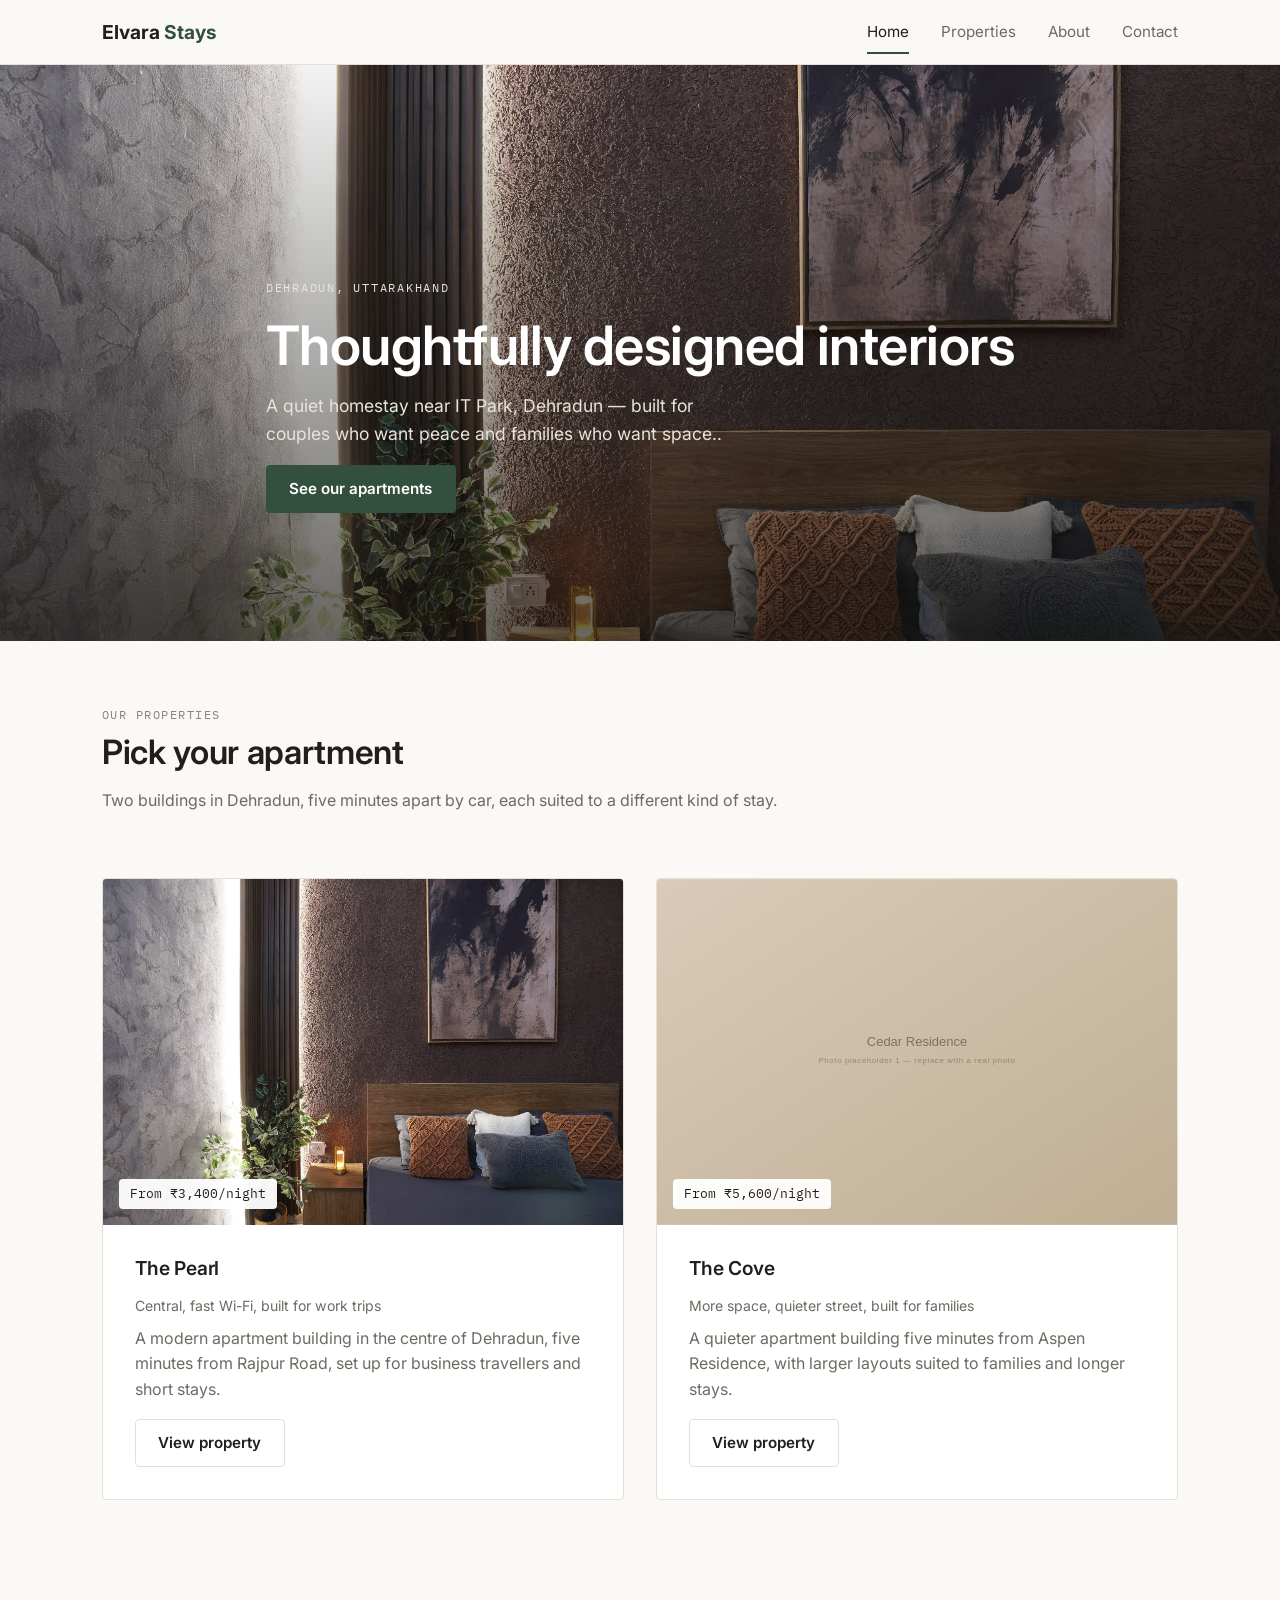
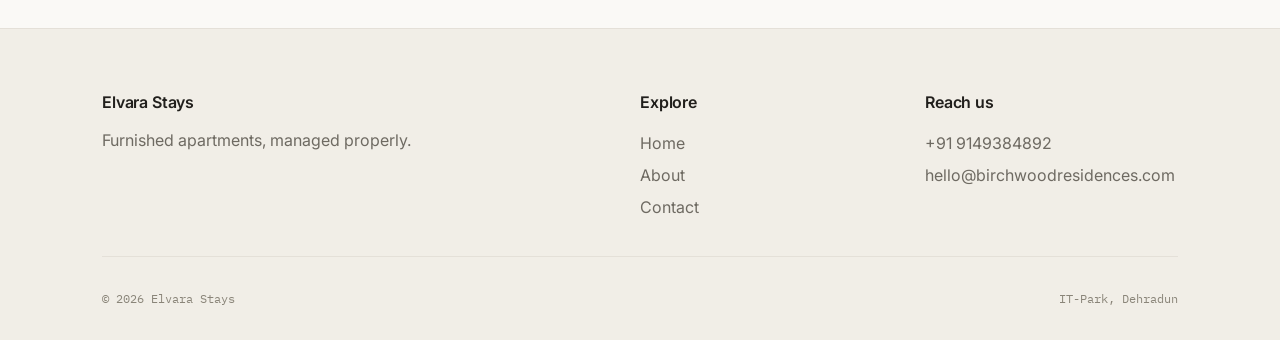
==== commit ea8d4945: "Update index.html" ====
--- a/index.html
+++ b/index.html
@@ -16,7 +16,7 @@
     <section class="hero" id="hero">
       <div class="wrap">
         <p class="hero-eyebrow">Dehradun, Uttarakhand</p>
-        <h1 id="hero-title">Two modern apartments,<br>fully yours for the stay</h1>
+        <h1 id="hero-title">Thoughtfully designed interiors</h1>
         <p class="lede" id="hero-note">Serviced apartments in Dehradun.</p>
         <a href="#properties" class="btn btn-primary">See our apartments</a>
       </div>
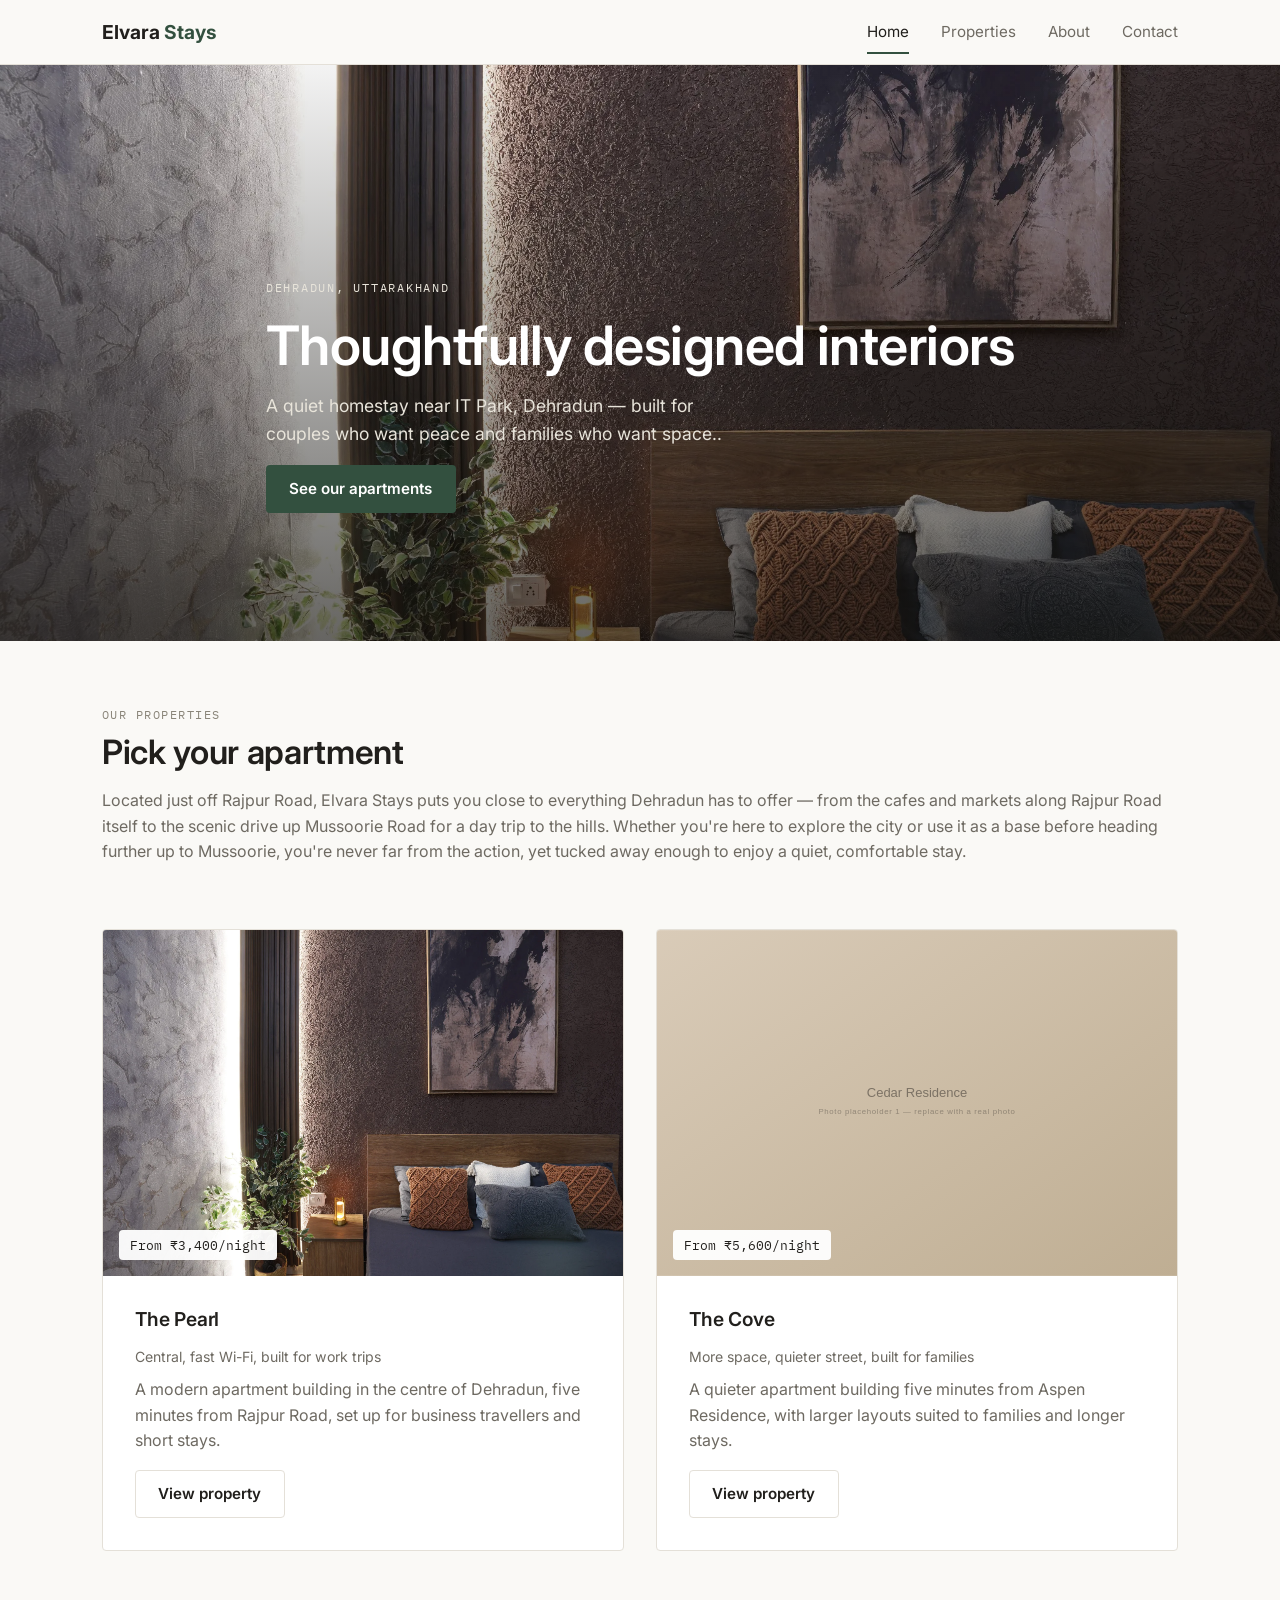
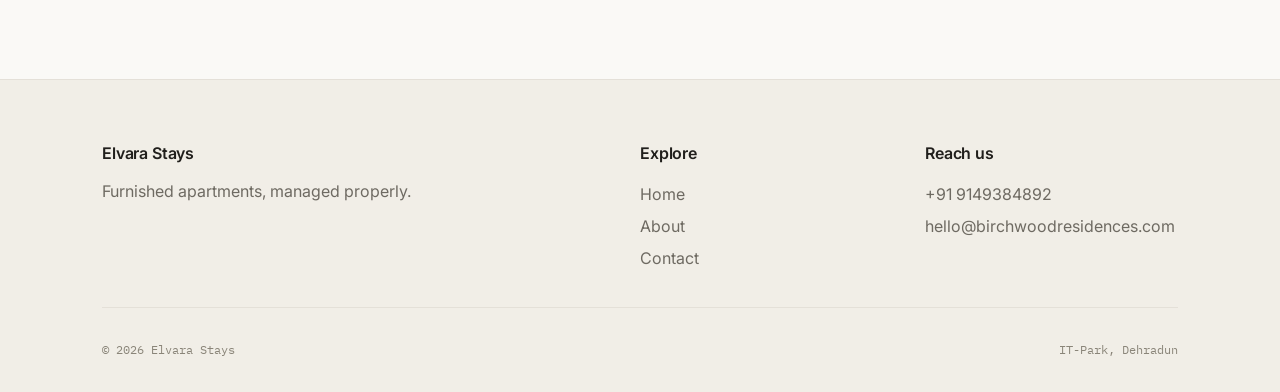
==== commit 1d2ba7a0: "Update index.html" ====
--- a/index.html
+++ b/index.html
@@ -26,7 +26,7 @@
       <div class="wrap">
         <p class="section-eyebrow">Our properties</p>
         <h2>Pick your apartment</h2>
-        <p>Two buildings in Dehradun, five minutes apart by car, each suited to a different kind of stay.</p>
+        <p>Located just off Rajpur Road, Elvara Stays puts you close to everything Dehradun has to offer — from the cafes and markets along Rajpur Road itself to the scenic drive up Mussoorie Road for a day trip to the hills. Whether you're here to explore the city or use it as a base before heading further up to Mussoorie, you're never far from the action, yet tucked away enough to enjoy a quiet, comfortable stay.</p>
 
         <div class="property-grid" id="property-grid">
           <p class="loading-note">Loading properties…</p>
